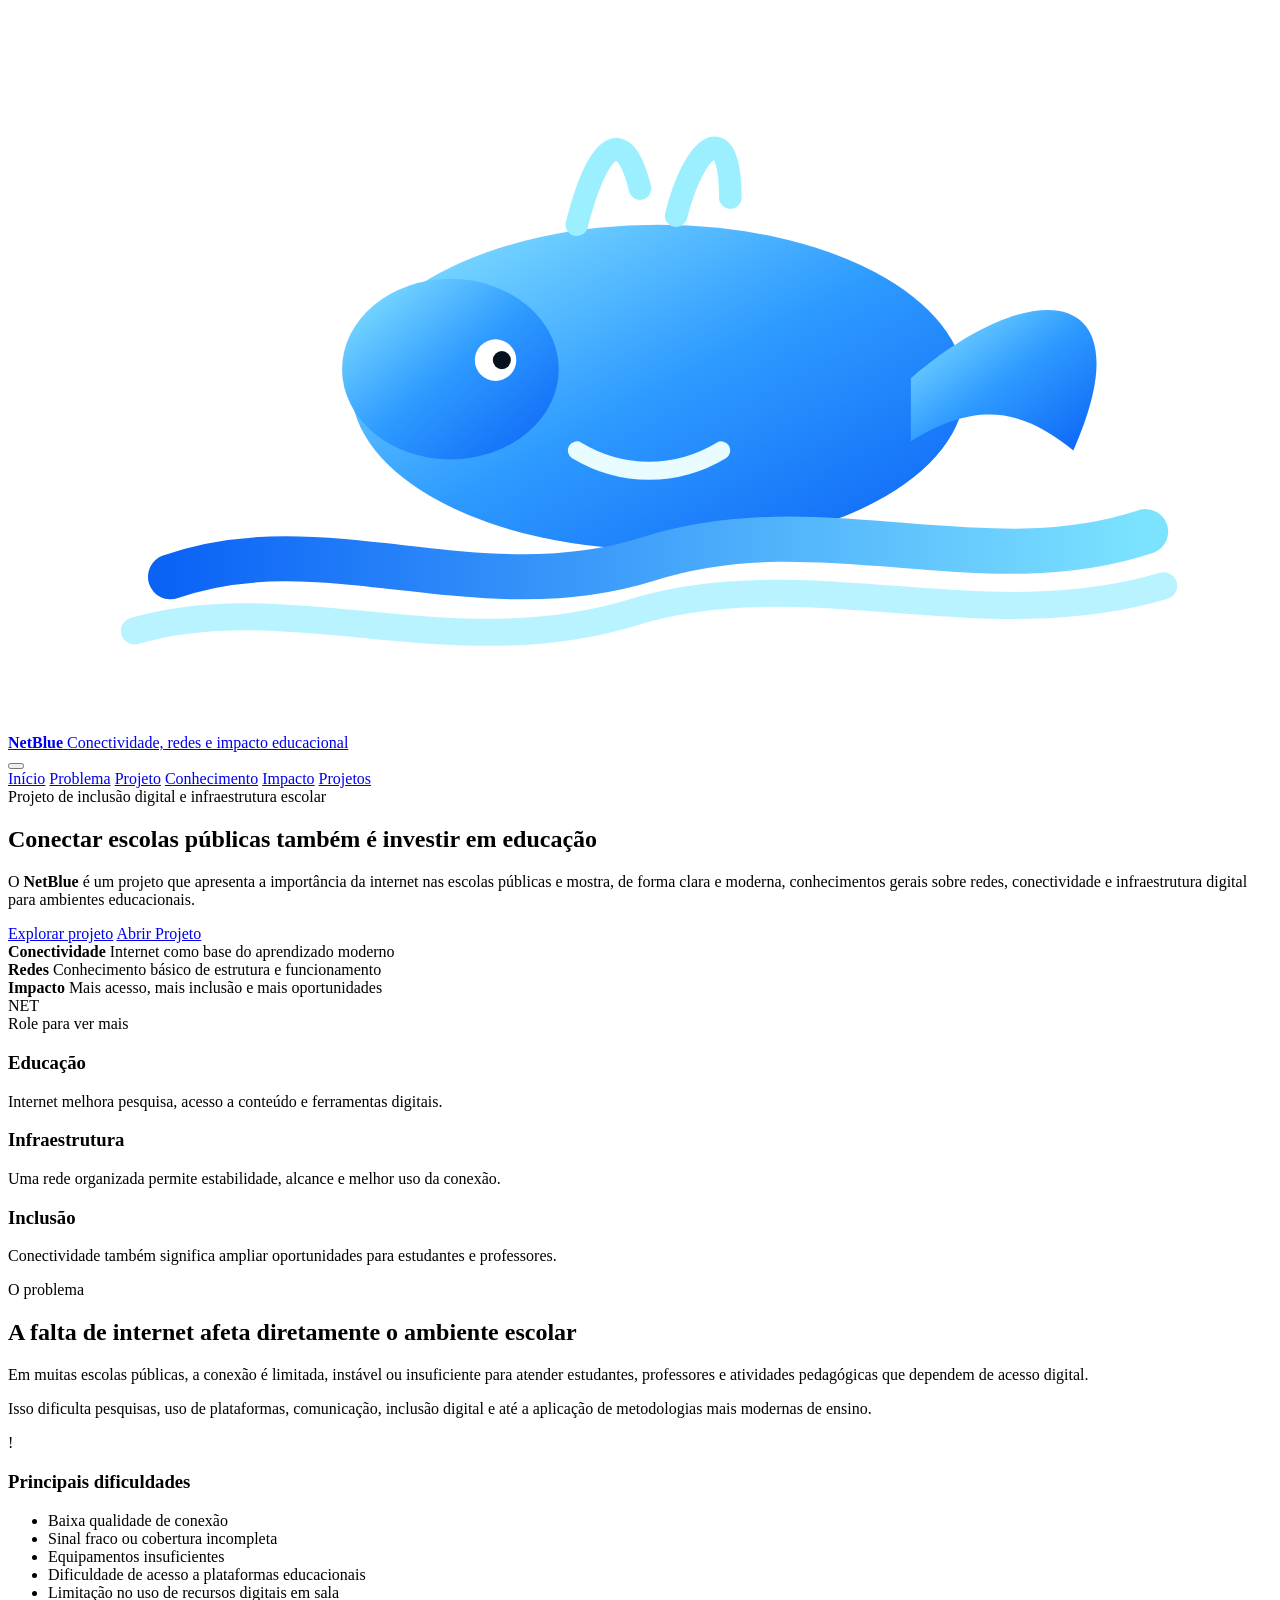
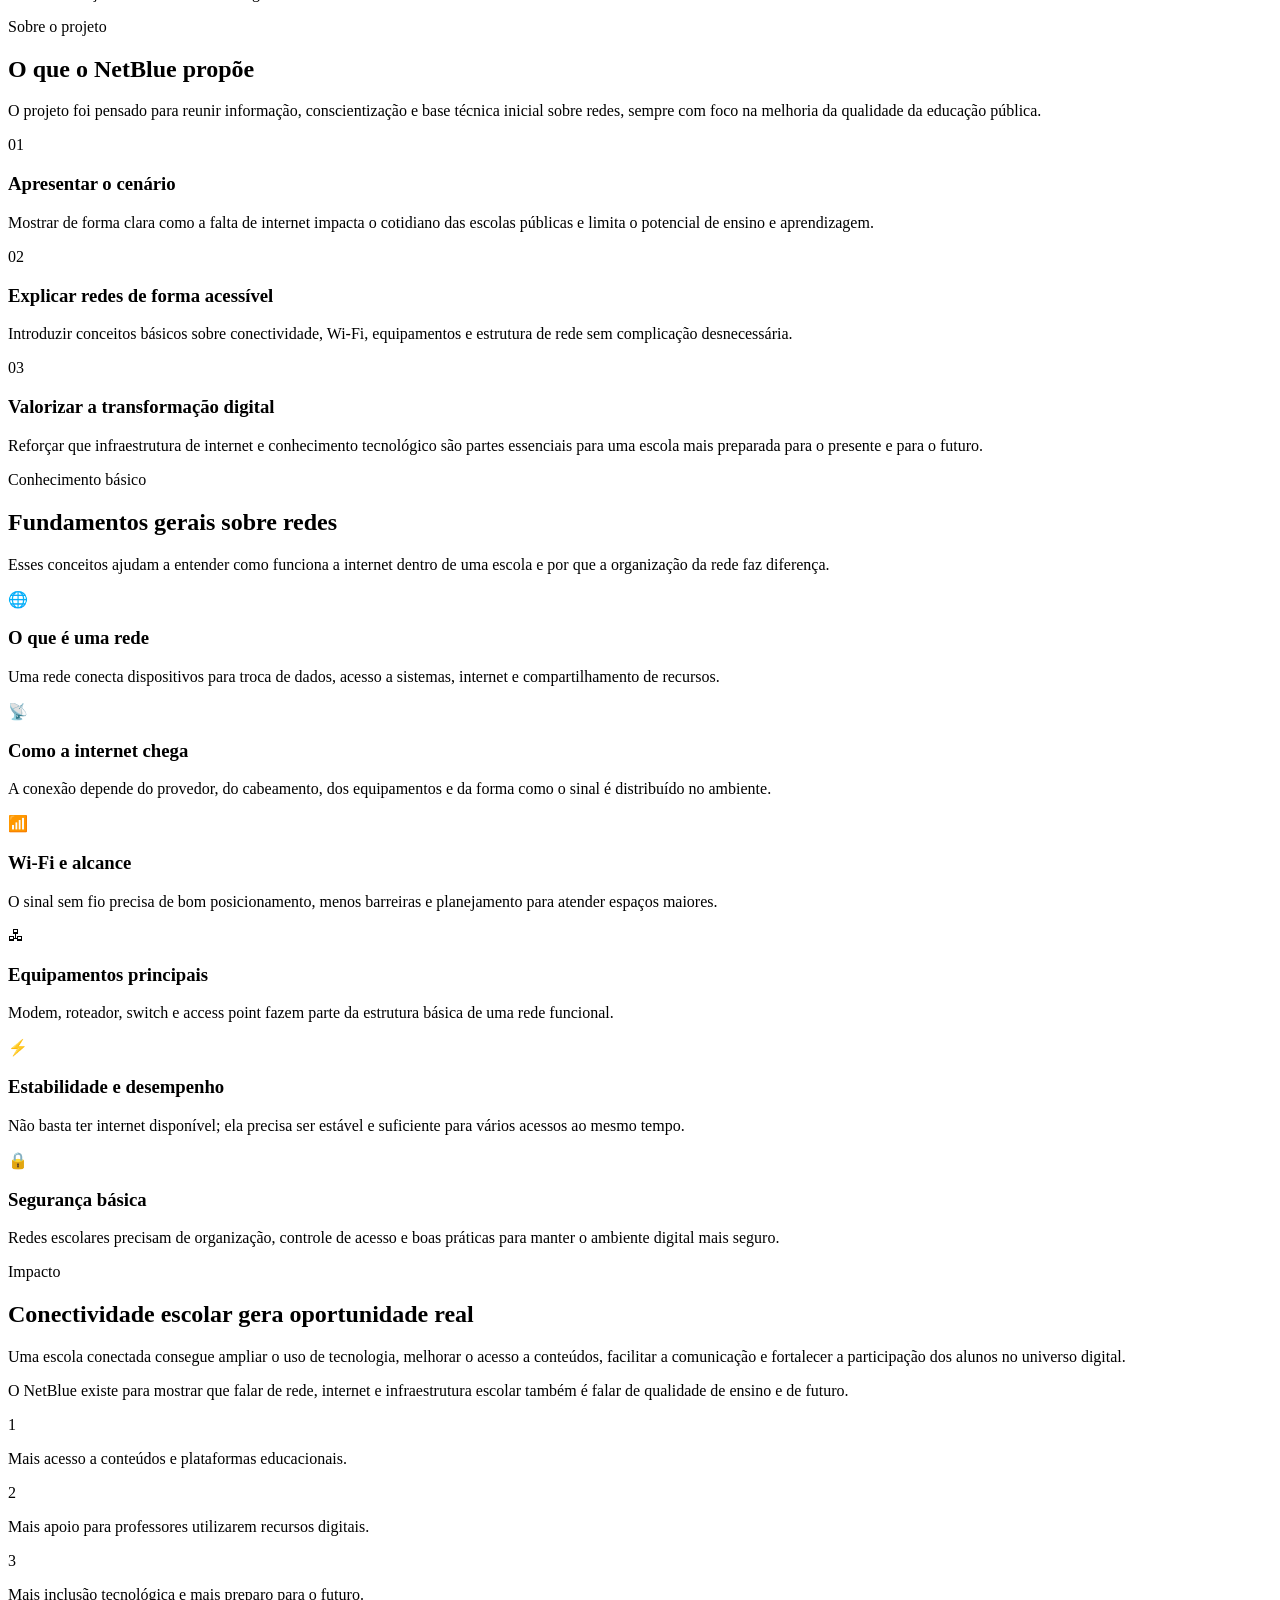
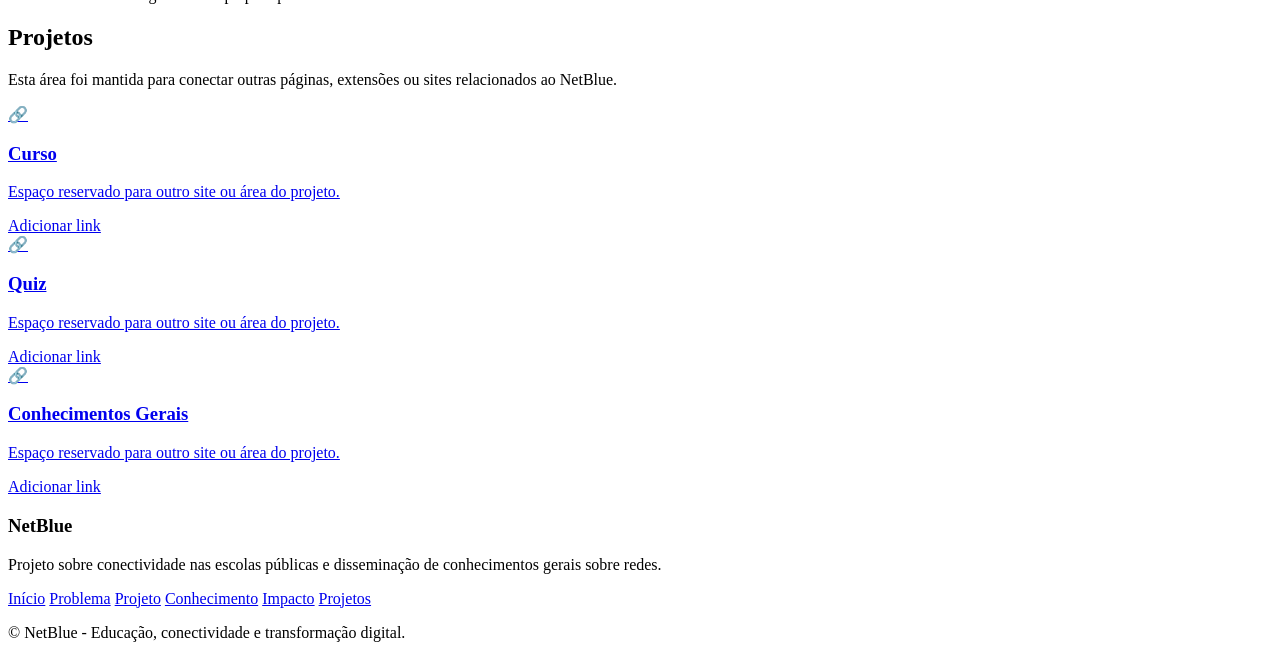
==== index.html @ 8083578c "Create index.html" ====
<!DOCTYPE html>
<html lang="pt-BR">
<head>
  <meta charset="UTF-8" />
  <meta name="viewport" content="width=device-width, initial-scale=1.0" />
  <title>NetBlue | Internet e Redes para Escolas Públicas</title>
  <meta
    name="description"
    content="NetBlue é um projeto sobre conectividade nas escolas públicas e conhecimentos gerais sobre redes."
  />
  <link rel="stylesheet" href="../Css/Style.css" />
</head>
<body>
  <header class="navbar" id="topo">
    <div class="container nav-container">
      <a href="#inicio" class="brand">
        <div class="logo-wrap">
          <svg viewBox="0 0 140 80" class="logo-svg" xmlns="[w3.org](http://www.w3.org/2000/svg)">
            <defs>
              <linearGradient id="whaleGradient" x1="0%" y1="0%" x2="100%" y2="100%">
                <stop offset="0%" stop-color="#8ee8ff"/>
                <stop offset="50%" stop-color="#2e9bff"/>
                <stop offset="100%" stop-color="#0b63f6"/>
              </linearGradient>
              <linearGradient id="waveGradient" x1="0%" y1="0%" x2="100%" y2="0%">
                <stop offset="0%" stop-color="#0b63f6"/>
                <stop offset="100%" stop-color="#7ce3ff"/>
              </linearGradient>
            </defs>
 
            <ellipse cx="72" cy="42" rx="34" ry="18" fill="url(#whaleGradient)" />
            <ellipse cx="49" cy="40" rx="12" ry="10" fill="url(#whaleGradient)" />
            <path d="M100 41 C114 29, 126 31, 118 49 C113 45, 108 43, 100 48 Z" fill="url(#whaleGradient)" />
            <circle cx="54" cy="39" r="2.3" fill="#fff" />
            <circle cx="54.7" cy="39" r="1" fill="#07111d" />
            <path d="M63 49 C68 52, 74 52, 79 49" stroke="#e8fbff" stroke-width="2" fill="none" stroke-linecap="round"/>
            <path d="M63 24 C65 16, 68 12, 70 20" stroke="#9cefff" stroke-width="2.5" fill="none" stroke-linecap="round"/>
            <path d="M74 23 C76 15, 80 12, 80 21" stroke="#9cefff" stroke-width="2.5" fill="none" stroke-linecap="round"/>
            <path d="M18 63 C35 57, 52 67, 71 61 C90 55, 108 64, 126 58" stroke="url(#waveGradient)" stroke-width="5" fill="none" stroke-linecap="round"/>
            <path d="M14 69 C31 64, 49 73, 69 67 C88 61, 108 70, 128 64" stroke="#9beeff" stroke-width="3" fill="none" stroke-linecap="round" opacity="0.7"/>
          </svg>
        </div>
 
        <div class="brand-text">
          <strong>NetBlue</strong>
          <span>Conectividade, redes e impacto educacional</span>
        </div>
      </a>
 
      <button class="menu-toggle" id="menuToggle" aria-label="Abrir menu">
        <span></span>
        <span></span>
        <span></span>
      </button>
 
      <nav class="nav-menu" id="navMenu">
        <a href="#inicio">Início</a>
        <a href="#problema">Problema</a>
        <a href="#projeto">Projeto</a>
        <a href="#conhecimento">Conhecimento</a>
        <a href="#impacto">Impacto</a>
        <a href="#index-links">Projetos</a>
      </nav>
    </div>
  </header>
 
  <main>
    <section class="hero" id="inicio">
      <div class="hero-glow glow-left"></div>
      <div class="hero-glow glow-right"></div>
 
      <div class="container hero-grid">
        <div class="hero-content reveal">
          <span class="hero-badge">Projeto de inclusão digital e infraestrutura escolar</span>
          <h1>
            Conectar escolas públicas também é investir em educação
          </h1>
          <p class="hero-text">
            O <strong>NetBlue</strong> é um projeto que apresenta a importância da internet nas escolas públicas
            e mostra, de forma clara e moderna, conhecimentos gerais sobre redes, conectividade
            e infraestrutura digital para ambientes educacionais.
          </p>
 
          <div class="hero-actions">
            <a href="#projeto" class="btn btn-primary">Explorar projeto</a>
            <a href="#index-links" class="btn btn-secondary">Abrir Projeto</a>
          </div>
 
          <div class="hero-mini-cards">
            <div class="mini-card">
              <strong>Conectividade</strong>
              <span>Internet como base do aprendizado moderno</span>
            </div>
            <div class="mini-card">
              <strong>Redes</strong>
              <span>Conhecimento básico de estrutura e funcionamento</span>
            </div>
            <div class="mini-card">
              <strong>Impacto</strong>
              <span>Mais acesso, mais inclusão e mais oportunidades</span>
            </div>
          </div>
        </div>
 
        <div class="hero-visual reveal">
          <div class="network-visual" id="networkVisual">
            <div class="ring ring-1"></div>
            <div class="ring ring-2"></div>
            <div class="ring ring-3"></div>
 
            <div class="node node-1"></div>
            <div class="node node-2"></div>
            <div class="node node-3"></div>
            <div class="node node-4"></div>
            <div class="node node-5"></div>
            <div class="node node-6"></div>
 
            <div class="center-core">
              <span>NET</span>
            </div>
          </div>
        </div>
      </div>
 
      <div class="scroll-indicator">
        <div class="mouse">
          <div class="wheel"></div>
        </div>
        <span>Role para ver mais</span>
      </div>
    </section>
 
    <section class="stats-section">
      <div class="container stats-grid reveal">
        <div class="stat-card tilt-card">
          <h3>Educação</h3>
          <p>Internet melhora pesquisa, acesso a conteúdo e ferramentas digitais.</p>
          <div class="card-shine"></div>
        </div>
        <div class="stat-card tilt-card">
          <h3>Infraestrutura</h3>
          <p>Uma rede organizada permite estabilidade, alcance e melhor uso da conexão.</p>
          <div class="card-shine"></div>
        </div>
        <div class="stat-card tilt-card">
          <h3>Inclusão</h3>
          <p>Conectividade também significa ampliar oportunidades para estudantes e professores.</p>
          <div class="card-shine"></div>
        </div>
      </div>
    </section>
 
    <section class="section section-dark" id="problema">
      <div class="container section-grid reverse">
        <div class="section-copy reveal">
          <span class="section-label">O problema</span>
          <h2>A falta de internet afeta diretamente o ambiente escolar</h2>
          <div class="divider left"></div>
          <p>
            Em muitas escolas públicas, a conexão é limitada, instável ou insuficiente para atender
            estudantes, professores e atividades pedagógicas que dependem de acesso digital.
          </p>
          <p>
            Isso dificulta pesquisas, uso de plataformas, comunicação, inclusão digital
            e até a aplicação de metodologias mais modernas de ensino.
          </p>
        </div>
 
        <div class="section-panel tilt-card reveal">
          <div class="panel-icon">!</div>
          <h3>Principais dificuldades</h3>
          <ul>
            <li>Baixa qualidade de conexão</li>
            <li>Sinal fraco ou cobertura incompleta</li>
            <li>Equipamentos insuficientes</li>
            <li>Dificuldade de acesso a plataformas educacionais</li>
            <li>Limitação no uso de recursos digitais em sala</li>
          </ul>
          <div class="card-shine"></div>
        </div>
      </div>
    </section>
 
    <section class="section section-gradient" id="projeto">
      <div class="container">
        <div class="section-header reveal">
          <span class="section-label">Sobre o projeto</span>
          <h2>O que o NetBlue propõe</h2>
          <div class="divider"></div>
          <p>
            O projeto foi pensado para reunir informação, conscientização e base técnica inicial
            sobre redes, sempre com foco na melhoria da qualidade da educação pública.
          </p>
        </div>
 
        <div class="card-grid three-cols">
          <article class="glass-card tilt-card reveal">
            <div class="card-icon">01</div>
            <h3>Apresentar o cenário</h3>
            <p>
              Mostrar de forma clara como a falta de internet impacta o cotidiano das escolas públicas
              e limita o potencial de ensino e aprendizagem.
            </p>
            <div class="card-shine"></div>
          </article>
 
          <article class="glass-card tilt-card reveal">
            <div class="card-icon">02</div>
            <h3>Explicar redes de forma acessível</h3>
            <p>
              Introduzir conceitos básicos sobre conectividade, Wi-Fi, equipamentos e estrutura
              de rede sem complicação desnecessária.
            </p>
            <div class="card-shine"></div>
          </article>
 
          <article class="glass-card tilt-card reveal">
            <div class="card-icon">03</div>
            <h3>Valorizar a transformação digital</h3>
            <p>
              Reforçar que infraestrutura de internet e conhecimento tecnológico são partes essenciais
              para uma escola mais preparada para o presente e para o futuro.
            </p>
            <div class="card-shine"></div>
          </article>
        </div>
      </div>
    </section>
 
    <section class="section section-dark" id="conhecimento">
      <div class="container">
        <div class="section-header reveal">
          <span class="section-label">Conhecimento básico</span>
          <h2>Fundamentos gerais sobre redes</h2>
          <div class="divider"></div>
          <p>
            Esses conceitos ajudam a entender como funciona a internet dentro de uma escola
            e por que a organização da rede faz diferença.
          </p>
        </div>
 
        <div class="card-grid three-cols">
          <article class="glass-card tilt-card reveal">
            <div class="emoji-icon">🌐</div>
            <h3>O que é uma rede</h3>
            <p>
              Uma rede conecta dispositivos para troca de dados, acesso a sistemas,
              internet e compartilhamento de recursos.
            </p>
            <div class="card-shine"></div>
          </article>
 
          <article class="glass-card tilt-card reveal">
            <div class="emoji-icon">📡</div>
            <h3>Como a internet chega</h3>
            <p>
              A conexão depende do provedor, do cabeamento, dos equipamentos e da forma
              como o sinal é distribuído no ambiente.
            </p>
            <div class="card-shine"></div>
          </article>
 
          <article class="glass-card tilt-card reveal">
            <div class="emoji-icon">📶</div>
            <h3>Wi-Fi e alcance</h3>
            <p>
              O sinal sem fio precisa de bom posicionamento, menos barreiras e planejamento
              para atender espaços maiores.
            </p>
            <div class="card-shine"></div>
          </article>
 
          <article class="glass-card tilt-card reveal">
            <div class="emoji-icon">🖧</div>
            <h3>Equipamentos principais</h3>
            <p>
              Modem, roteador, switch e access point fazem parte da estrutura básica
              de uma rede funcional.
            </p>
            <div class="card-shine"></div>
          </article>
 
          <article class="glass-card tilt-card reveal">
            <div class="emoji-icon">⚡</div>
            <h3>Estabilidade e desempenho</h3>
            <p>
              Não basta ter internet disponível; ela precisa ser estável e suficiente
              para vários acessos ao mesmo tempo.
            </p>
            <div class="card-shine"></div>
          </article>
 
          <article class="glass-card tilt-card reveal">
            <div class="emoji-icon">🔒</div>
            <h3>Segurança básica</h3>
            <p>
              Redes escolares precisam de organização, controle de acesso e boas práticas
              para manter o ambiente digital mais seguro.
            </p>
            <div class="card-shine"></div>
          </article>
        </div>
      </div>
    </section>
 
    <section class="section section-gradient" id="impacto">
      <div class="container impact-layout">
        <div class="impact-main glass-card tilt-card reveal">
          <span class="section-label">Impacto</span>
          <h2>Conectividade escolar gera oportunidade real</h2>
          <div class="divider left"></div>
          <p>
            Uma escola conectada consegue ampliar o uso de tecnologia, melhorar o acesso a conteúdos,
            facilitar a comunicação e fortalecer a participação dos alunos no universo digital.
          </p>
          <p>
            O NetBlue existe para mostrar que falar de rede, internet e infraestrutura escolar
            também é falar de qualidade de ensino e de futuro.
          </p>
          <div class="card-shine"></div>
        </div>
 
        <div class="impact-side">
          <article class="glass-card tilt-card reveal">
            <div class="card-icon">1</div>
            <p>Mais acesso a conteúdos e plataformas educacionais.</p>
            <div class="card-shine"></div>
          </article>
 
          <article class="glass-card tilt-card reveal">
            <div class="card-icon">2</div>
            <p>Mais apoio para professores utilizarem recursos digitais.</p>
            <div class="card-shine"></div>
          </article>
 
          <article class="glass-card tilt-card reveal">
            <div class="card-icon">3</div>
            <p>Mais inclusão tecnológica e mais preparo para o futuro.</p>
            <div class="card-shine"></div>
          </article>
        </div>
      </div>
    </section>
 
    <section class="section section-dark" id="index-links">
      <div class="container">
        <div class="section-header reveal">
          <h2>Projetos</h2>
          <div class="divider"></div>
          <p>
            Esta área foi mantida para conectar outras páginas, extensões ou sites relacionados ao NetBlue.
          </p>
        </div>
 
        <div class="card-grid three-cols">
          <a href="#" class="glass-card tilt-card link-card reveal">
            <div class="emoji-icon">🔗</div>
            <h3>Curso</h3>
            <p>Espaço reservado para outro site ou área do projeto.</p>
            <span class="link-pill">Adicionar link</span>
            <div class="card-shine"></div>
          </a>
 
          <a href="#" class="glass-card tilt-card link-card reveal">
            <div class="emoji-icon">🔗</div>
            <h3>Quiz</h3>
            <p>Espaço reservado para outro site ou área do projeto.</p>
            <span class="link-pill">Adicionar link</span>
            <div class="card-shine"></div>
          </a>
 
          <a href="#" class="glass-card tilt-card link-card reveal">
            <div class="emoji-icon">🔗</div>
            <h3>Conhecimentos Gerais</h3>
            <p>Espaço reservado para outro site ou área do projeto.</p>
            <span class="link-pill">Adicionar link</span>
            <div class="card-shine"></div>
          </a>
        </div>
      </div>
    </section>
  </main>
 
  <footer class="footer">
    <div class="footer-top-line"></div>
    <div class="container footer-content">
      <div class="footer-brand">
        <h3>NetBlue</h3>
        <p>
          Projeto sobre conectividade nas escolas públicas e disseminação de conhecimentos gerais sobre redes.
        </p>
      </div>
 
      <nav class="footer-nav">
        <a href="#inicio">Início</a>
        <a href="#problema">Problema</a>
        <a href="#projeto">Projeto</a>
        <a href="#conhecimento">Conhecimento</a>
        <a href="#impacto">Impacto</a>
        <a href="#index-links">Projetos</a>
      </nav>
    </div>
 
    <div class="footer-bottom">
      <p>© NetBlue - Educação, conectividade e transformação digital.</p>
    </div>
  </footer>
 
  <script src="../JavaScript/script.js"></script>
</body>
</html>
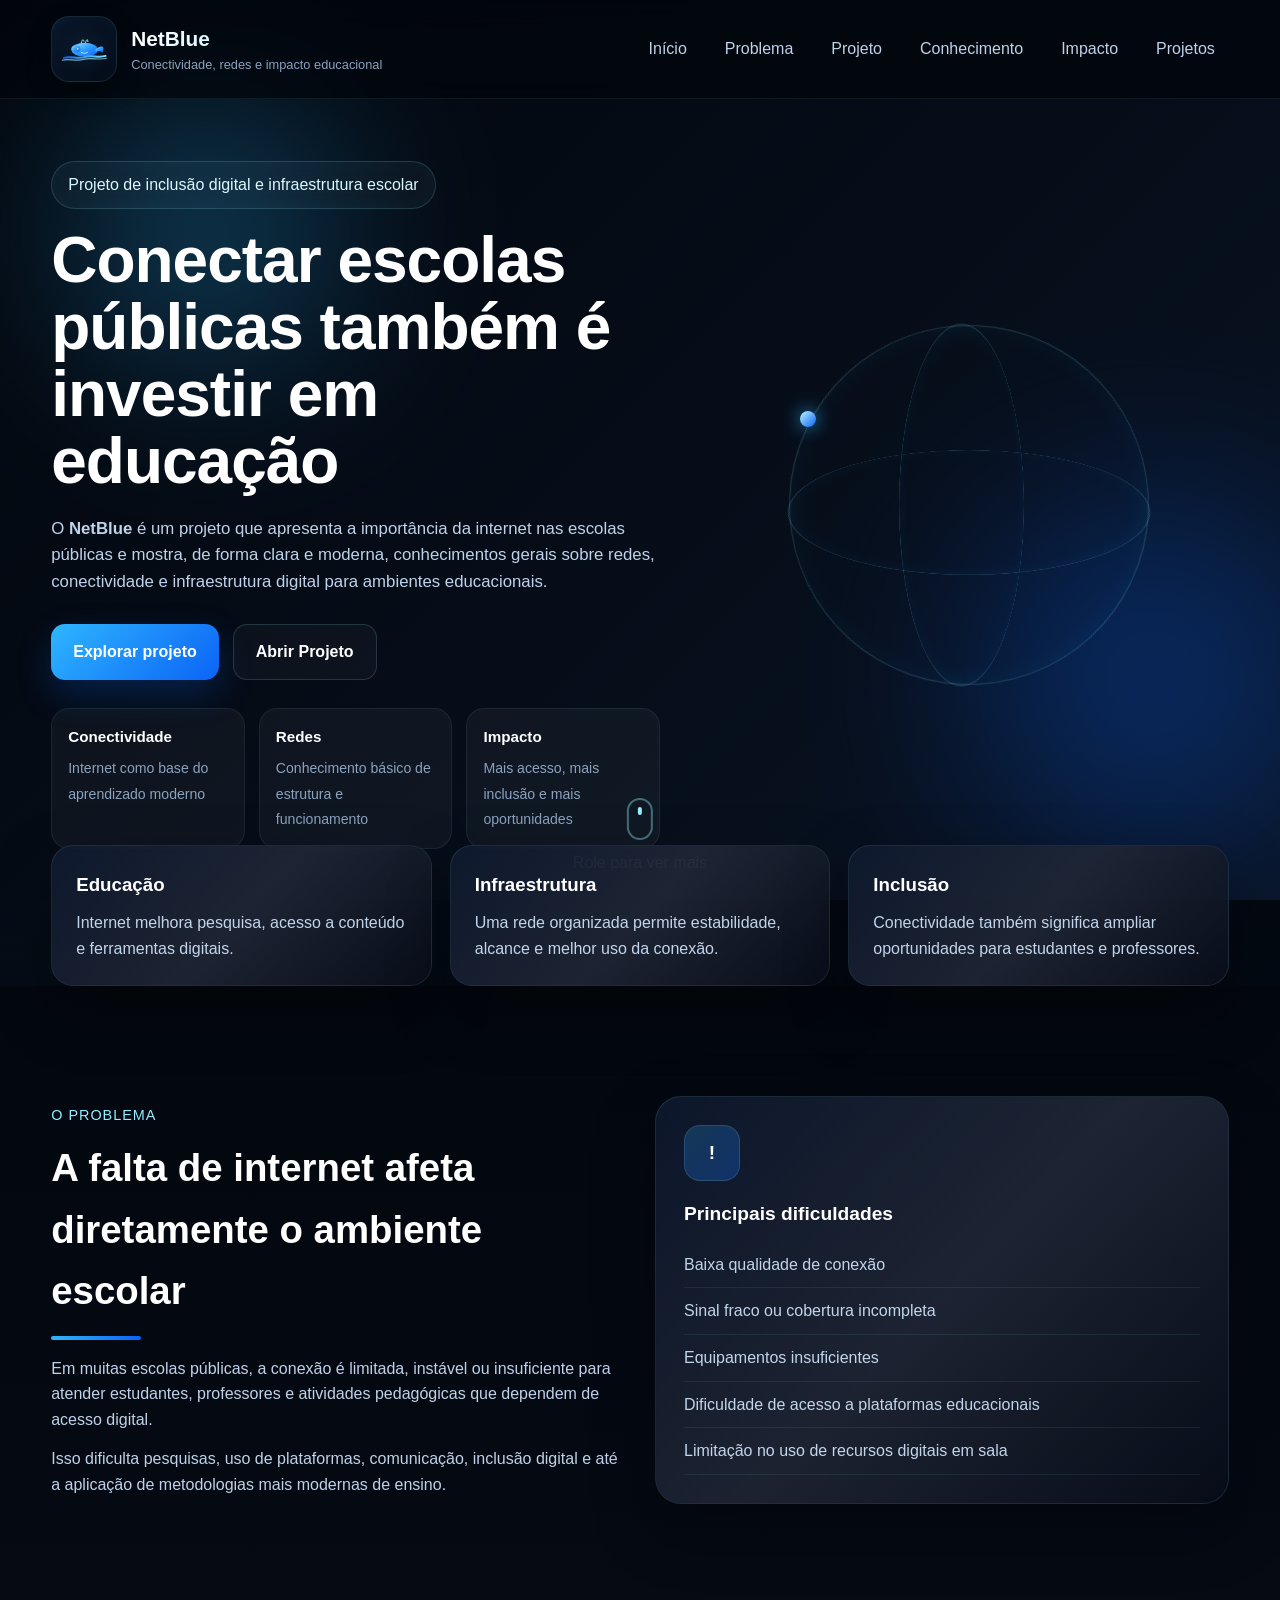
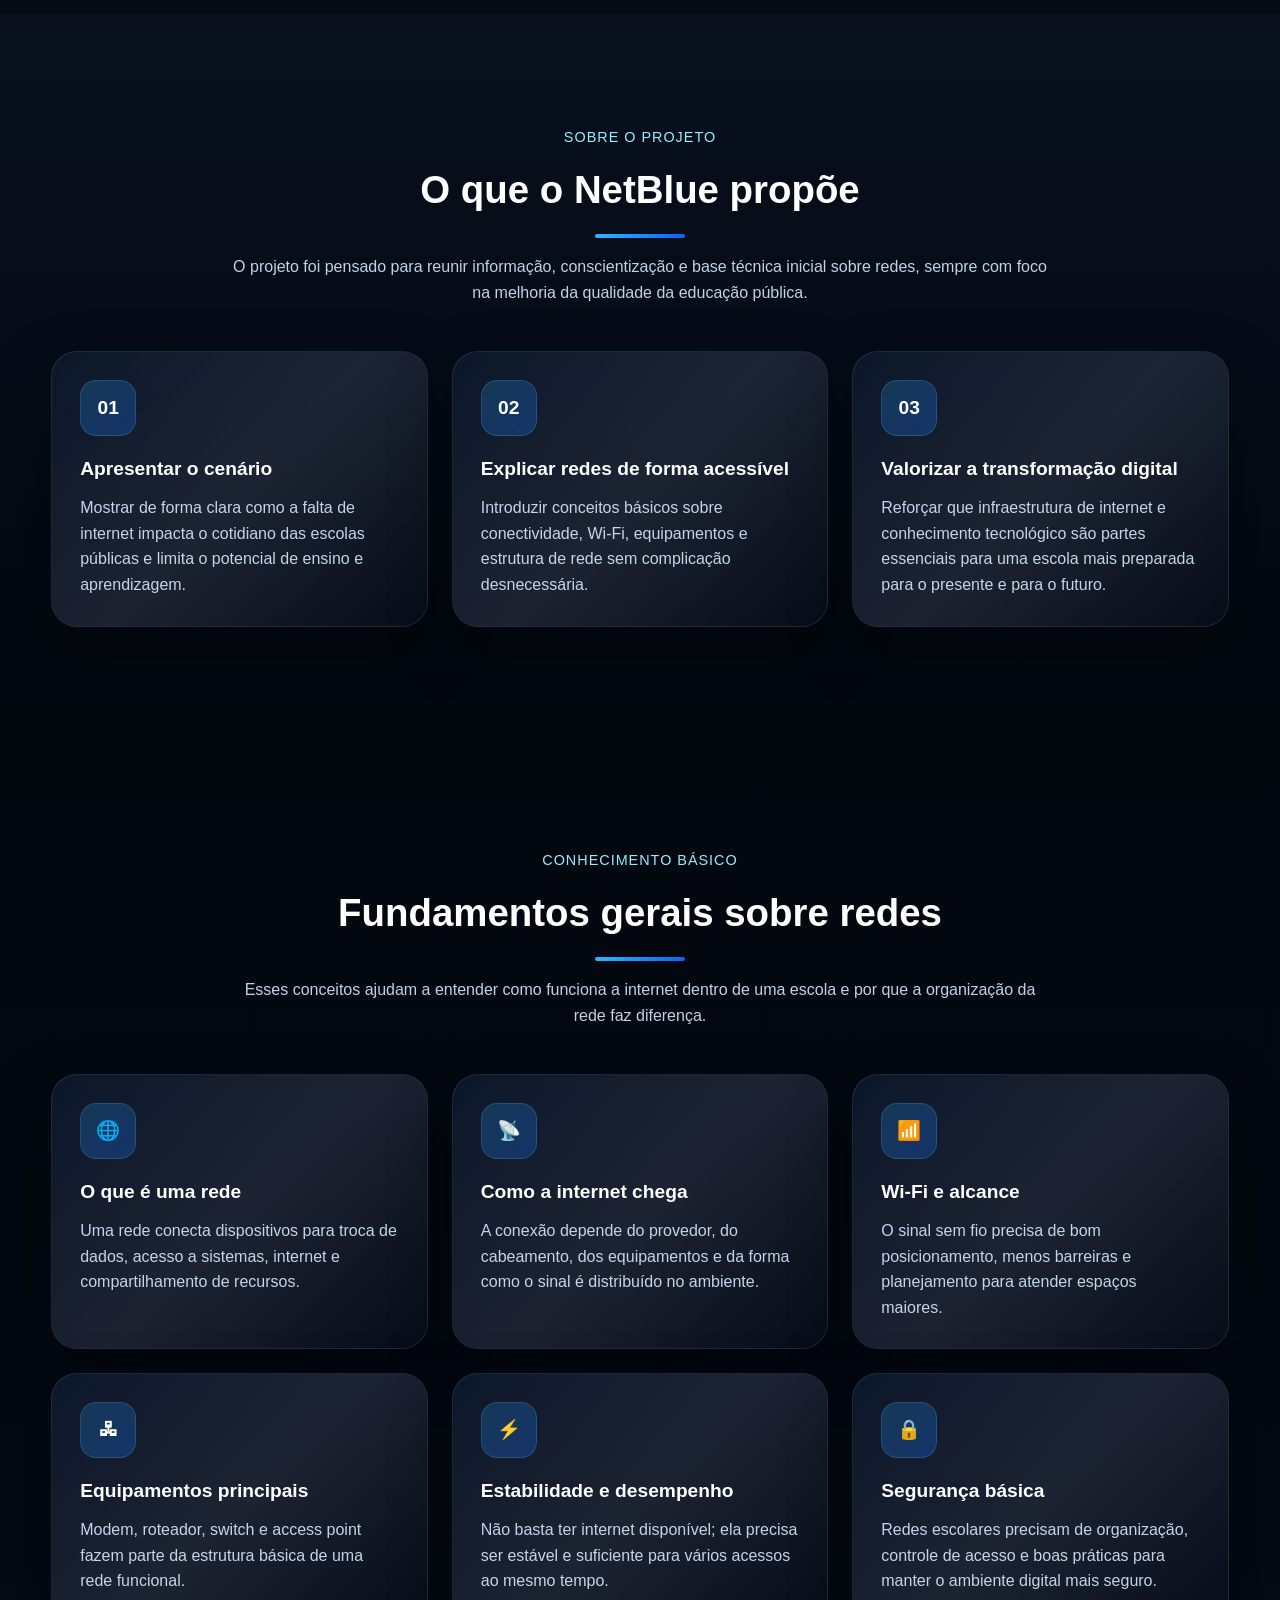
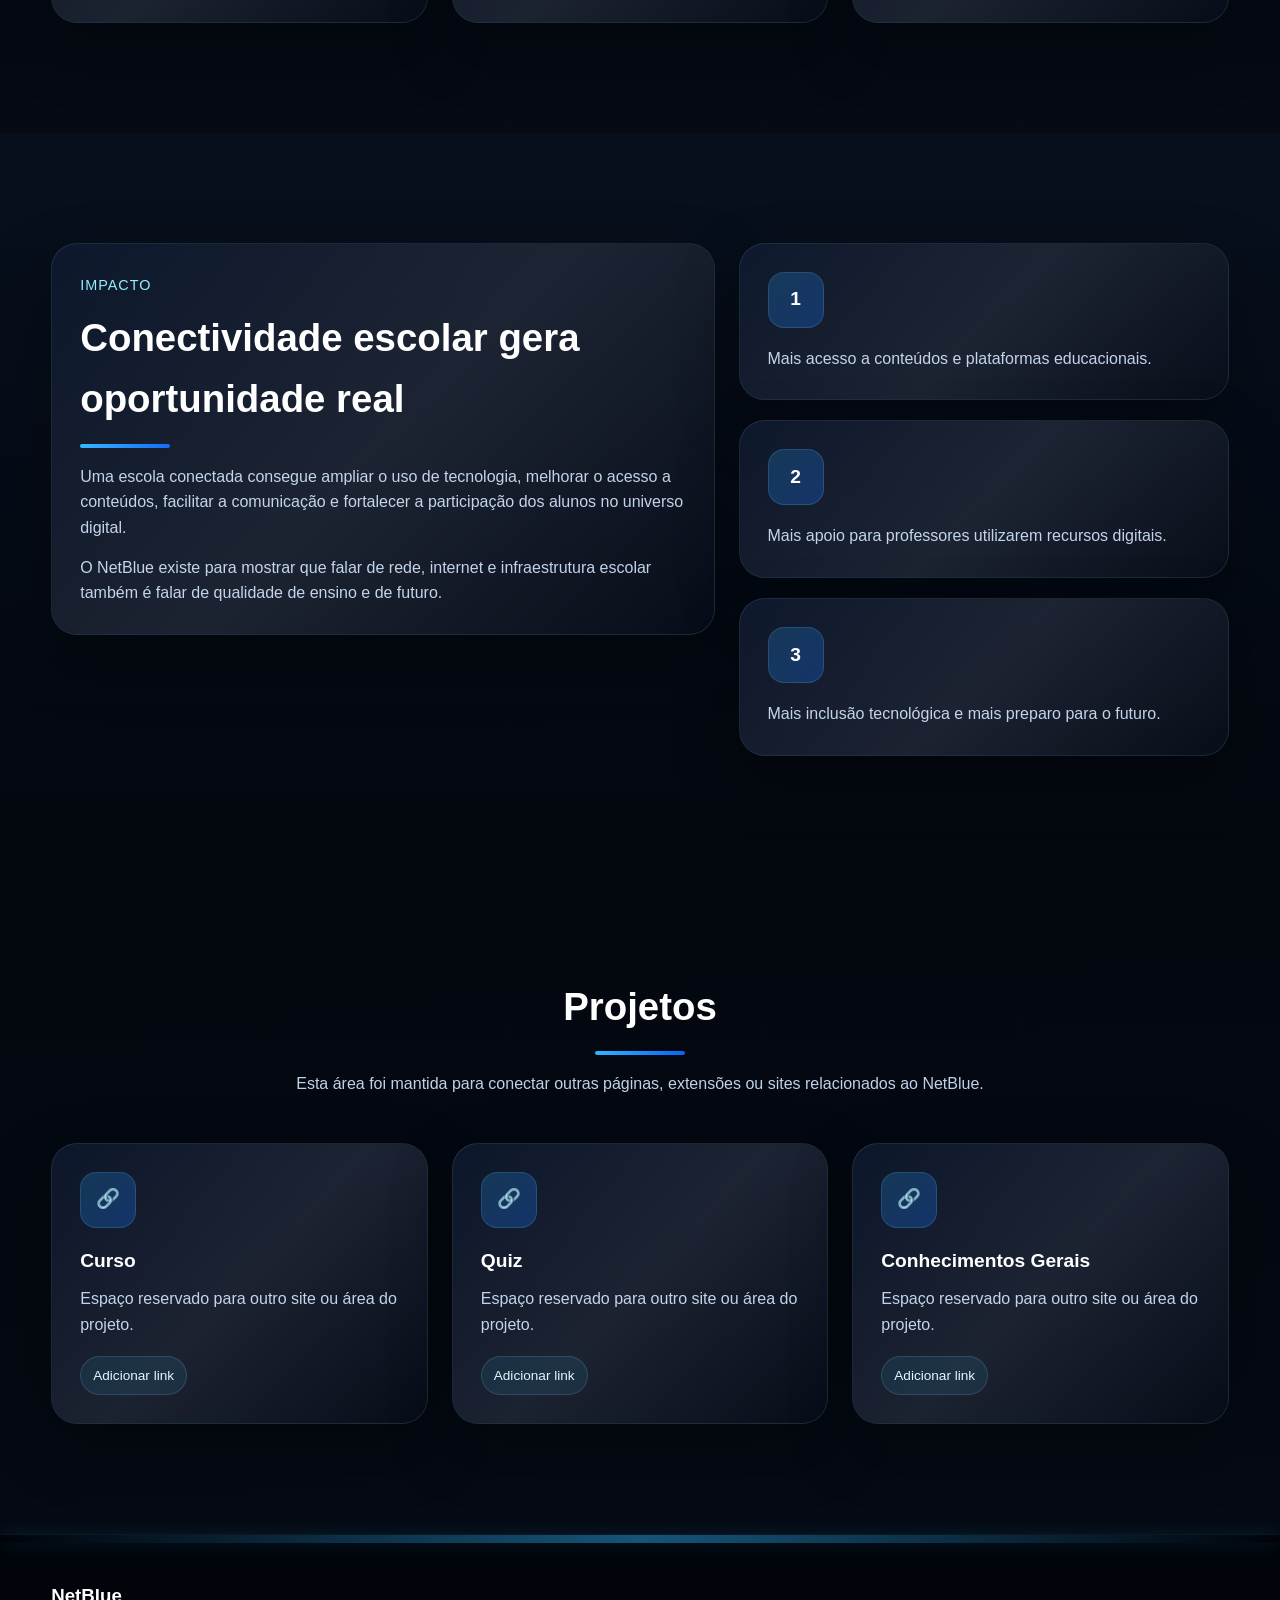
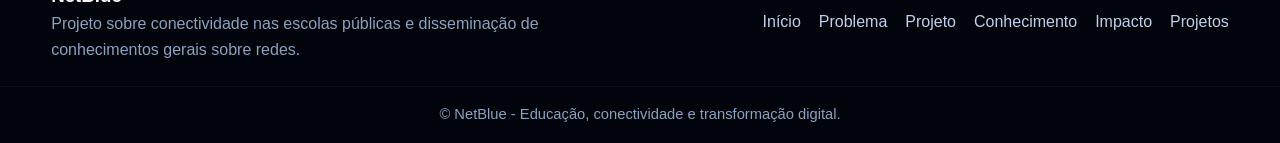
==== commit 57c4b77f: "Update index.html" ====
--- a/index.html
+++ b/index.html
@@ -8,7 +8,7 @@
     name="description"
     content="NetBlue é um projeto sobre conectividade nas escolas públicas e conhecimentos gerais sobre redes."
   />
-  <link rel="stylesheet" href="../Css/Style.css" />
+  <link rel="stylesheet" href="style.css" />
 </head>
 <body>
   <header class="navbar" id="topo">
@@ -406,6 +406,6 @@
     </div>
   </footer>
  
-  <script src="../JavaScript/script.js"></script>
+  <script src="script.js"></script>
 </body>
 </html>
--- a/style.css
+++ b/style.css
@@ -0,0 +1,807 @@
+:root {
+  --bg-1: #02050b;
+  --bg-2: #07111e;
+  --bg-3: #0d1a31;
+  --blue-1: #0b63f6;
+  --blue-2: #2eb6ff;
+  --blue-3: #94eeff;
+  --white: #ffffff;
+  --text-1: #e8f3ff;
+  --text-2: #bfd2ea;
+  --text-3: #8ba2bf;
+  --line: rgba(148, 238, 255, 0.14);
+  --card-bg: rgba(10, 18, 34, 0.78);
+  --card-border: rgba(148, 238, 255, 0.12);
+  --shadow-main: 0 24px 60px rgba(0, 0, 0, 0.35);
+  --shadow-blue: 0 14px 35px rgba(11, 99, 246, 0.24);
+  --radius-xl: 26px;
+  --radius-lg: 20px;
+  --radius-md: 14px;
+  --transition: 0.35s ease;
+}
+ 
+* {
+  margin: 0;
+  padding: 0;
+  box-sizing: border-box;
+}
+ 
+html {
+  scroll-behavior: smooth;
+}
+ 
+body {
+  font-family: "Segoe UI", Arial, sans-serif;
+  color: var(--white);
+  line-height: 1.6;
+  overflow-x: hidden;
+  background:
+    radial-gradient(circle at top left, rgba(46, 182, 255, 0.08), transparent 25%),
+    radial-gradient(circle at bottom right, rgba(11, 99, 246, 0.12), transparent 30%),
+    linear-gradient(180deg, #01040a 0%, #07111e 50%, #02050b 100%);
+}
+ 
+a {
+  color: inherit;
+  text-decoration: none;
+}
+ 
+.container {
+  width: min(1180px, 92%);
+  margin: 0 auto;
+}
+ 
+/* Scrollbar */
+::-webkit-scrollbar {
+  width: 10px;
+}
+ 
+::-webkit-scrollbar-track {
+  background: #07111e;
+}
+ 
+::-webkit-scrollbar-thumb {
+  background: linear-gradient(180deg, var(--blue-2), var(--blue-1));
+  border-radius: 999px;
+}
+ 
+/* Navbar */
+.navbar {
+  position: fixed;
+  inset: 0 0 auto 0;
+  z-index: 999;
+  padding: 16px 0;
+  background: rgba(2, 6, 12, 0.72);
+  backdrop-filter: blur(14px);
+  border-bottom: 1px solid rgba(148, 238, 255, 0.08);
+  transition: var(--transition);
+}
+ 
+.navbar.scrolled {
+  padding: 11px 0;
+  background: rgba(2, 6, 12, 0.94);
+  box-shadow: 0 10px 25px rgba(0, 0, 0, 0.28);
+}
+ 
+.nav-container {
+  display: flex;
+  justify-content: space-between;
+  align-items: center;
+  gap: 24px;
+}
+ 
+.brand {
+  display: flex;
+  align-items: center;
+  gap: 14px;
+}
+ 
+.logo-wrap {
+  width: 66px;
+  height: 66px;
+  display: grid;
+  place-items: center;
+  border-radius: 18px;
+  background: linear-gradient(145deg, rgba(11, 22, 42, 0.95), rgba(4, 8, 18, 0.95));
+  border: 1px solid rgba(148, 238, 255, 0.12);
+  box-shadow: inset 0 0 18px rgba(46, 182, 255, 0.06), 0 10px 25px rgba(0, 0, 0, 0.3);
+}
+ 
+.logo-svg {
+  width: 54px;
+  height: 54px;
+  filter: drop-shadow(0 0 14px rgba(46, 182, 255, 0.24));
+  animation: whaleFloat 3.8s ease-in-out infinite;
+}
+ 
+@keyframes whaleFloat {
+  0%, 100% { transform: translateY(0); }
+  50% { transform: translateY(-4px); }
+}
+ 
+.brand-text {
+  display: flex;
+  flex-direction: column;
+}
+ 
+.brand-text strong {
+  font-size: 1.3rem;
+  background: linear-gradient(90deg, #ffffff, #8fe7ff);
+  -webkit-background-clip: text;
+  -webkit-text-fill-color: transparent;
+}
+ 
+.brand-text span {
+  font-size: 0.8rem;
+  color: var(--text-3);
+}
+ 
+.nav-menu {
+  display: flex;
+  gap: 10px;
+  align-items: center;
+}
+ 
+.nav-menu a {
+  padding: 10px 14px;
+  border-radius: 12px;
+  color: var(--text-2);
+  font-weight: 500;
+  position: relative;
+  transition: var(--transition);
+}
+ 
+.nav-menu a:hover {
+  color: var(--white);
+  background: rgba(46, 182, 255, 0.08);
+}
+ 
+.nav-menu a::after {
+  content: "";
+  position: absolute;
+  left: 14px;
+  right: 14px;
+  bottom: 6px;
+  height: 2px;
+  background: linear-gradient(90deg, transparent, var(--blue-2), transparent);
+  transform: scaleX(0);
+  transition: var(--transition);
+}
+ 
+.nav-menu a:hover::after {
+  transform: scaleX(1);
+}
+ 
+.menu-toggle {
+  display: none;
+  background: transparent;
+  border: 0;
+  cursor: pointer;
+}
+ 
+.menu-toggle span {
+  display: block;
+  width: 26px;
+  height: 3px;
+  margin: 5px 0;
+  border-radius: 999px;
+  background: white;
+}
+ 
+/* Hero */
+.hero {
+  min-height: 100vh;
+  padding-top: 110px;
+  display: flex;
+  align-items: center;
+  position: relative;
+  overflow: hidden;
+  background:
+    linear-gradient(135deg, rgba(2, 6, 12, 0.98), rgba(9, 19, 35, 0.92)),
+    linear-gradient(135deg, #07111e, #0d1a31);
+}
+ 
+.hero-glow {
+  position: absolute;
+  border-radius: 50%;
+  filter: blur(90px);
+  opacity: 0.28;
+}
+ 
+.glow-left {
+  width: 280px;
+  height: 280px;
+  background: #2cb6ff;
+  top: 10%;
+  left: 5%;
+}
+ 
+.glow-right {
+  width: 360px;
+  height: 360px;
+  background: #0b63f6;
+  right: -4%;
+  bottom: 5%;
+}
+ 
+.hero-grid {
+  display: grid;
+  grid-template-columns: 1.08fr 0.92fr;
+  gap: 50px;
+  align-items: center;
+  position: relative;
+  z-index: 2;
+}
+ 
+.hero-badge {
+  display: inline-block;
+  padding: 10px 16px;
+  margin-bottom: 18px;
+  border-radius: 999px;
+  color: #daf8ff;
+  border: 1px solid rgba(148, 238, 255, 0.16);
+  background: rgba(255, 255, 255, 0.03);
+  box-shadow: inset 0 0 20px rgba(46, 182, 255, 0.05);
+}
+ 
+.hero-content h1 {
+  font-size: clamp(2.5rem, 5vw, 4.9rem);
+  line-height: 1.05;
+  margin-bottom: 20px;
+  letter-spacing: -1px;
+}
+ 
+.hero-text {
+  font-size: 1.05rem;
+  color: var(--text-2);
+  max-width: 700px;
+}
+ 
+.hero-actions {
+  display: flex;
+  gap: 14px;
+  flex-wrap: wrap;
+  margin-top: 28px;
+  margin-bottom: 28px;
+}
+ 
+.btn {
+  padding: 14px 22px;
+  border-radius: 14px;
+  font-weight: 700;
+  transition: var(--transition);
+  display: inline-flex;
+  align-items: center;
+  justify-content: center;
+}
+ 
+.btn-primary {
+  background: linear-gradient(135deg, var(--blue-2), var(--blue-1));
+  color: white;
+  box-shadow: var(--shadow-blue);
+}
+ 
+.btn-primary:hover {
+  transform: translateY(-4px);
+}
+ 
+.btn-secondary {
+  color: var(--white);
+  border: 1px solid rgba(148, 238, 255, 0.16);
+  background: rgba(255, 255, 255, 0.03);
+}
+ 
+.btn-secondary:hover {
+  background: rgba(46, 182, 255, 0.08);
+  transform: translateY(-3px);
+}
+ 
+.hero-mini-cards {
+  display: grid;
+  grid-template-columns: repeat(3, 1fr);
+  gap: 14px;
+}
+ 
+.mini-card {
+  padding: 16px;
+  border-radius: 18px;
+  background: rgba(255, 255, 255, 0.04);
+  border: 1px solid rgba(148, 238, 255, 0.08);
+  box-shadow: inset 0 0 15px rgba(255, 255, 255, 0.02);
+}
+ 
+.mini-card strong {
+  display: block;
+  margin-bottom: 6px;
+  font-size: 0.95rem;
+}
+ 
+.mini-card span {
+  color: var(--text-3);
+  font-size: 0.88rem;
+}
+ 
+/* Network visual */
+.hero-visual {
+  display: flex;
+  justify-content: center;
+  align-items: center;
+  perspective: 1400px;
+}
+ 
+.network-visual {
+  width: 360px;
+  height: 360px;
+  position: relative;
+  transform-style: preserve-3d;
+  animation: sphereRotate 16s linear infinite;
+}
+ 
+@keyframes sphereRotate {
+  from { transform: rotateY(0deg) rotateX(12deg); }
+  to { transform: rotateY(360deg) rotateX(12deg); }
+}
+ 
+.ring {
+  position: absolute;
+  inset: 0;
+  border-radius: 50%;
+  border: 1px solid rgba(148, 238, 255, 0.2);
+  box-shadow: inset 0 0 24px rgba(46, 182, 255, 0.05);
+}
+ 
+.ring-1 { transform: rotateX(70deg); }
+.ring-2 { transform: rotateY(70deg); }
+.ring-3 { transform: rotateZ(25deg); }
+ 
+.node {
+  width: 16px;
+  height: 16px;
+  position: absolute;
+  border-radius: 50%;
+  background: linear-gradient(135deg, #b7f4ff, #0b63f6);
+  box-shadow: 0 0 18px rgba(46, 182, 255, 0.8);
+}
+ 
+.node-1 { top: 6%; left: 49%; }
+.node-2 { top: 30%; right: 1%; }
+.node-3 { bottom: 10%; right: 16%; }
+.node-4 { bottom: 12%; left: 20%; }
+.node-5 { top: 24%; left: 3%; }
+.node-6 { top: 70%; left: 50%; }
+ 
+.center-core {
+  width: 120px;
+  height: 120px;
+  position: absolute;
+  top: 50%;
+  left: 50%;
+  transform: translate(-50%, -50%);
+  border-radius: 50%;
+  display: grid;
+  place-items: center;
+  background: radial-gradient(circle at top, #43c4ff, #0b63f6 65%, #03111f 100%);
+  box-shadow: 0 0 45px rgba(46, 182, 255, 0.35);
+}
+ 
+.center-core span {
+  font-weight: 800;
+  letter-spacing: 2px;
+}
+ 
+/* Scroll indicator */
+.scroll-indicator {
+  position: absolute;
+  left: 50%;
+  bottom: 24px;
+  transform: translateX(-50%);
+  display: flex;
+  flex-direction: column;
+  gap: 10px;
+  align-items: center;
+  color: var(--text-3);
+  animation: bounce 2s infinite;
+}
+ 
+.mouse {
+  width: 26px;
+  height: 42px;
+  border-radius: 999px;
+  border: 2px solid rgba(148, 238, 255, 0.4);
+  position: relative;
+}
+ 
+.wheel {
+  width: 4px;
+  height: 8px;
+  border-radius: 999px;
+  background: var(--blue-3);
+  position: absolute;
+  top: 7px;
+  left: 50%;
+  transform: translateX(-50%);
+  animation: wheel 1.4s infinite;
+}
+ 
+@keyframes wheel {
+  0% { opacity: 1; transform: translateX(-50%) translateY(0); }
+  100% { opacity: 0; transform: translateX(-50%) translateY(14px); }
+}
+ 
+@keyframes bounce {
+  0%, 100% { transform: translateX(-50%) translateY(0); }
+  50% { transform: translateX(-50%) translateY(8px); }
+}
+ 
+/* Stats strip */
+.stats-section {
+  margin-top: -55px;
+  position: relative;
+  z-index: 5;
+}
+ 
+.stats-grid {
+  display: grid;
+  grid-template-columns: repeat(3, 1fr);
+  gap: 18px;
+}
+ 
+.stat-card {
+  position: relative;
+  padding: 24px;
+  border-radius: 22px;
+  background: linear-gradient(145deg, rgba(13, 24, 45, 0.95), rgba(7, 12, 24, 0.92));
+  border: 1px solid rgba(148, 238, 255, 0.12);
+  box-shadow: var(--shadow-main);
+  overflow: hidden;
+}
+ 
+.stat-card h3 {
+  margin-bottom: 10px;
+  color: var(--white);
+}
+ 
+.stat-card p {
+  color: var(--text-2);
+}
+ 
+/* Common sections */
+.section {
+  padding: 110px 0;
+}
+ 
+.section-dark {
+  background: linear-gradient(180deg, rgba(3, 7, 14, 0.96), rgba(5, 10, 19, 0.98));
+}
+ 
+.section-gradient {
+  background:
+    linear-gradient(180deg, rgba(8, 16, 30, 0.98), rgba(3, 7, 14, 1)),
+    radial-gradient(circle at center, rgba(46, 182, 255, 0.06), transparent 40%);
+}
+ 
+.section-header {
+  text-align: center;
+  max-width: 820px;
+  margin: 0 auto 46px;
+}
+ 
+.section-label {
+  display: inline-block;
+  text-transform: uppercase;
+  letter-spacing: 1px;
+  color: var(--blue-3);
+  font-size: 0.9rem;
+  margin-bottom: 10px;
+}
+ 
+.section-header h2,
+.section-copy h2,
+.impact-main h2 {
+  font-size: clamp(1.9rem, 3vw, 3rem);
+  margin-bottom: 14px;
+}
+ 
+.section-header p,
+.section-copy p,
+.impact-main p {
+  color: var(--text-2);
+}
+ 
+.section-copy p + p,
+.impact-main p + p {
+  margin-top: 14px;
+}
+ 
+.divider {
+  width: 90px;
+  height: 4px;
+  margin: 0 auto 16px;
+  border-radius: 999px;
+  background: linear-gradient(90deg, var(--blue-2), var(--blue-1));
+}
+ 
+.divider.left {
+  margin-left: 0;
+}
+ 
+.section-grid {
+  display: grid;
+  grid-template-columns: 1.05fr 0.95fr;
+  gap: 30px;
+  align-items: center;
+}
+ 
+.section-grid.reverse {
+  grid-template-columns: 1fr 1fr;
+}
+ 
+/* Panels and cards */
+.section-panel,
+.glass-card,
+.impact-main {
+  position: relative;
+  overflow: hidden;
+  padding: 28px;
+  border-radius: var(--radius-xl);
+  background: linear-gradient(145deg, rgba(13, 24, 45, 0.92), rgba(7, 12, 24, 0.88));
+  border: 1px solid var(--card-border);
+  box-shadow: var(--shadow-main);
+  transform-style: preserve-3d;
+  transition: transform 0.25s ease, border-color 0.25s ease, box-shadow 0.25s ease;
+}
+ 
+.section-panel:hover,
+.glass-card:hover,
+.impact-main:hover {
+  border-color: rgba(148, 238, 255, 0.28);
+  box-shadow: 0 26px 65px rgba(0, 0, 0, 0.4), 0 0 25px rgba(46, 182, 255, 0.1);
+}
+ 
+.panel-icon,
+.card-icon,
+.emoji-icon {
+  width: 56px;
+  height: 56px;
+  border-radius: 16px;
+  display: grid;
+  place-items: center;
+  margin-bottom: 18px;
+  background: linear-gradient(135deg, rgba(46, 182, 255, 0.2), rgba(11, 99, 246, 0.3));
+  border: 1px solid rgba(148, 238, 255, 0.14);
+  font-weight: 800;
+  font-size: 1.2rem;
+}
+ 
+.section-panel h3,
+.glass-card h3 {
+  margin-bottom: 10px;
+  font-size: 1.2rem;
+}
+ 
+.section-panel ul {
+  list-style: none;
+  margin-top: 12px;
+}
+ 
+.section-panel li {
+  color: var(--text-2);
+  padding: 10px 0;
+  border-bottom: 1px solid rgba(148, 238, 255, 0.08);
+}
+ 
+.card-grid {
+  display: grid;
+  gap: 24px;
+}
+ 
+.three-cols {
+  grid-template-columns: repeat(3, 1fr);
+}
+ 
+.glass-card p {
+  color: var(--text-2);
+}
+ 
+.card-shine {
+  position: absolute;
+  inset: -120%;
+  background: linear-gradient(
+    120deg,
+    transparent 35%,
+    rgba(255, 255, 255, 0.08) 50%,
+    transparent 65%
+  );
+  transform: rotate(14deg);
+  transition: 0.9s ease;
+  pointer-events: none;
+}
+ 
+.glass-card:hover .card-shine,
+.stat-card:hover .card-shine,
+.section-panel:hover .card-shine,
+.impact-main:hover .card-shine {
+  inset: 120%;
+}
+ 
+.impact-layout {
+  display: grid;
+  grid-template-columns: 1.15fr 0.85fr;
+  gap: 24px;
+  align-items: start;
+}
+ 
+.impact-side {
+  display: grid;
+  gap: 20px;
+}
+ 
+.link-card {
+  display: block;
+}
+ 
+.link-pill {
+  display: inline-block;
+  margin-top: 18px;
+  padding: 8px 12px;
+  border-radius: 999px;
+  font-size: 0.85rem;
+  color: #dcf8ff;
+  background: rgba(46, 182, 255, 0.1);
+  border: 1px solid rgba(148, 238, 255, 0.14);
+}
+ 
+/* Footer */
+.footer {
+  background: #01040a;
+  border-top: 1px solid rgba(148, 238, 255, 0.06);
+}
+ 
+.footer-top-line {
+  height: 8px;
+  background: linear-gradient(90deg, transparent, rgba(46, 182, 255, 0.45), transparent);
+  box-shadow: 0 0 18px rgba(46, 182, 255, 0.16);
+}
+ 
+.footer-content {
+  padding: 38px 0 24px;
+  display: flex;
+  justify-content: space-between;
+  gap: 24px;
+  flex-wrap: wrap;
+}
+ 
+.footer-brand p {
+  max-width: 520px;
+  color: var(--text-3);
+}
+ 
+.footer-nav {
+  display: flex;
+  gap: 18px;
+  flex-wrap: wrap;
+  align-items: center;
+}
+ 
+.footer-nav a {
+  color: var(--text-2);
+  transition: var(--transition);
+}
+ 
+.footer-nav a:hover {
+  color: var(--blue-3);
+}
+ 
+.footer-bottom {
+  text-align: center;
+  padding: 16px;
+  border-top: 1px solid rgba(148, 238, 255, 0.05);
+  color: var(--text-3);
+  font-size: 0.92rem;
+}
+ 
+/* Reveal */
+.reveal {
+  opacity: 0;
+  transform: translateY(28px);
+  transition: 0.8s ease;
+}
+ 
+.reveal.visible {
+  opacity: 1;
+  transform: translateY(0);
+}
+ 
+/* Responsive */
+@media (max-width: 1024px) {
+  .hero-grid,
+  .section-grid,
+  .impact-layout,
+  .three-cols,
+  .stats-grid,
+  .hero-mini-cards {
+    grid-template-columns: 1fr;
+  }
+ 
+  .hero-visual {
+    order: -1;
+  }
+ 
+  .network-visual {
+    width: 280px;
+    height: 280px;
+  }
+}
+ 
+@media (max-width: 768px) {
+  .menu-toggle {
+    display: block;
+  }
+ 
+  .nav-menu {
+    position: absolute;
+    top: 84px;
+    right: 4%;
+    width: 250px;
+    display: none;
+    flex-direction: column;
+    padding: 14px;
+    border-radius: 18px;
+    background: rgba(4, 9, 18, 0.96);
+    border: 1px solid rgba(148, 238, 255, 0.1);
+    box-shadow: 0 18px 30px rgba(0, 0, 0, 0.34);
+  }
+ 
+  .nav-menu.active {
+    display: flex;
+  }
+ 
+  .hero {
+    padding-top: 120px;
+  }
+ 
+  .hero-actions {
+    flex-direction: column;
+    align-items: stretch;
+  }
+ 
+  .btn {
+    width: 100%;
+  }
+ 
+  .brand-text span {
+    display: none;
+  }
+}
+ 
+@media (max-width: 520px) {
+  .logo-wrap {
+    width: 58px;
+    height: 58px;
+  }
+ 
+  .logo-svg {
+    width: 48px;
+    height: 48px;
+  }
+ 
+  .brand-text strong {
+    font-size: 1.1rem;
+  }
+ 
+  .section,
+  .stats-section {
+    padding-top: 84px;
+  }
+ 
+  .glass-card,
+  .section-panel,
+  .impact-main,
+  .stat-card {
+    padding: 22px;
+  }
+ 
+  .hero-content h1 {
+    font-size: 2.1rem;
+  }
+}
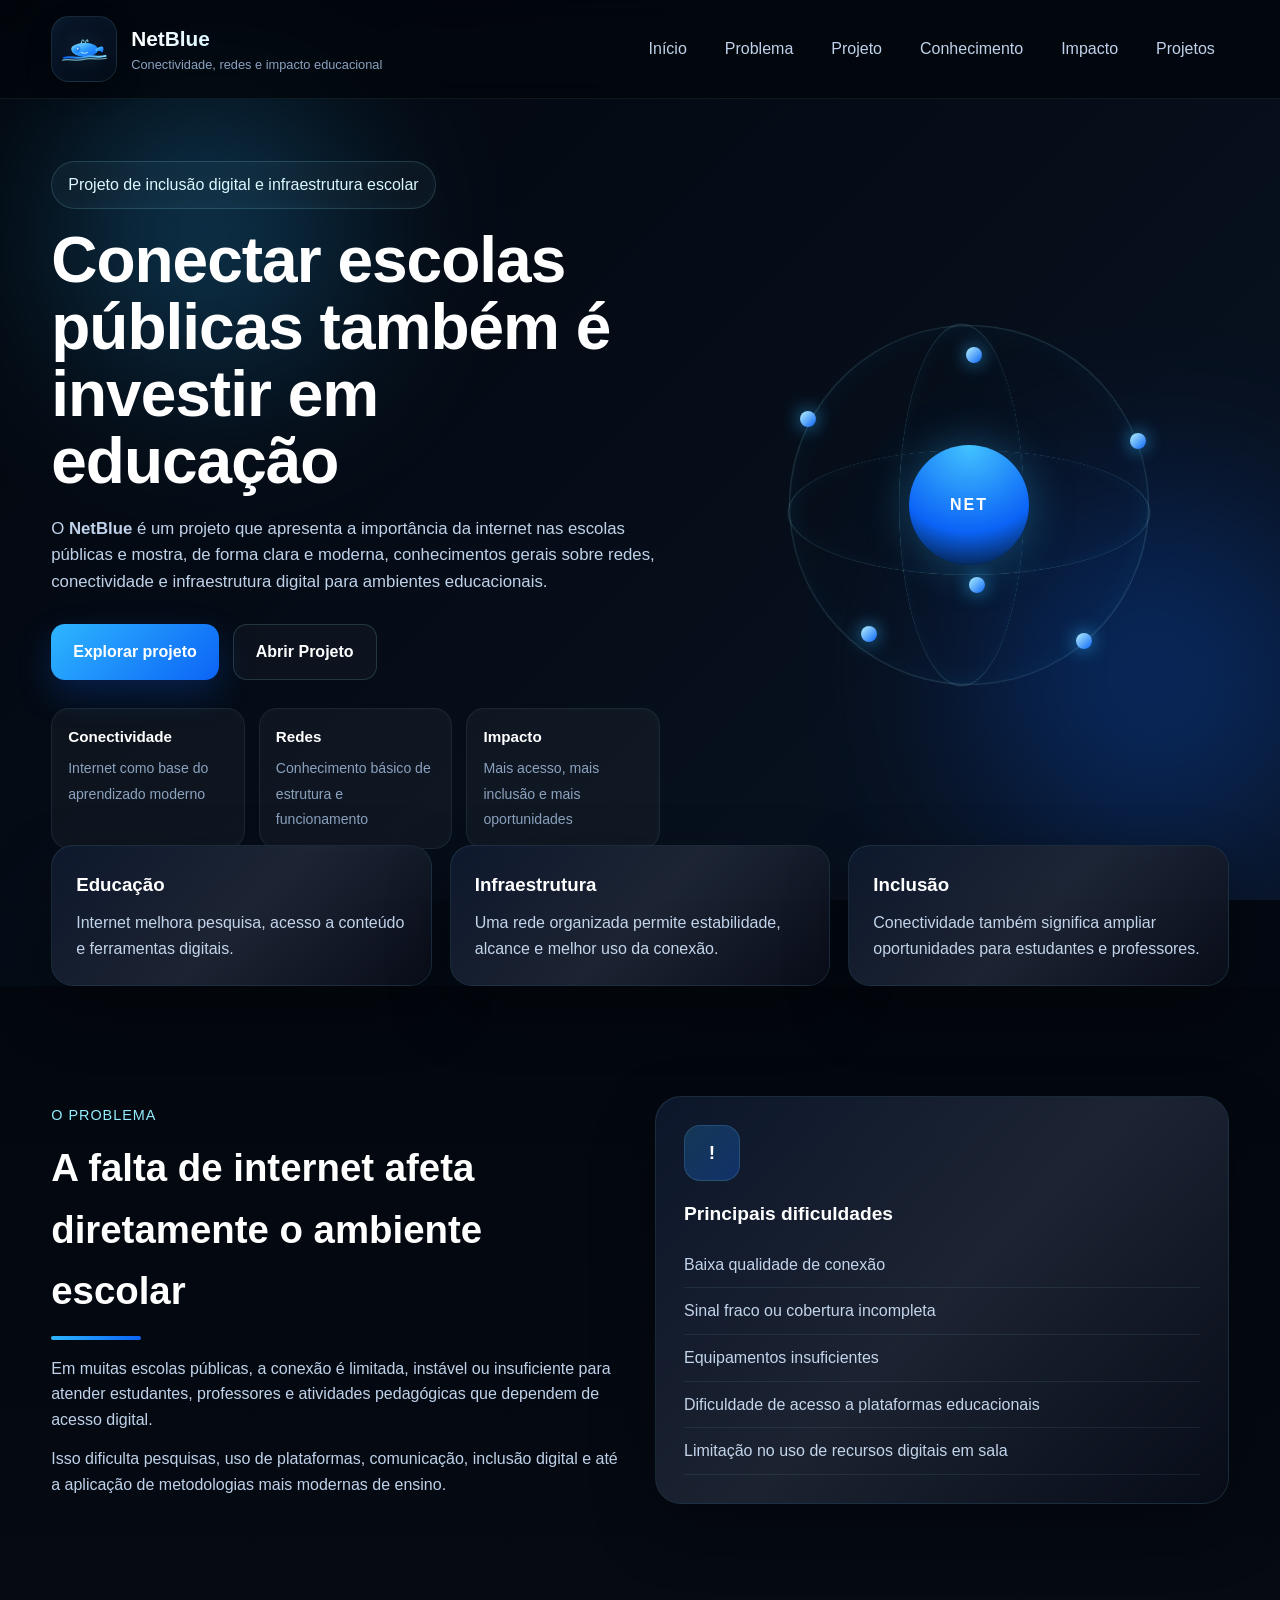
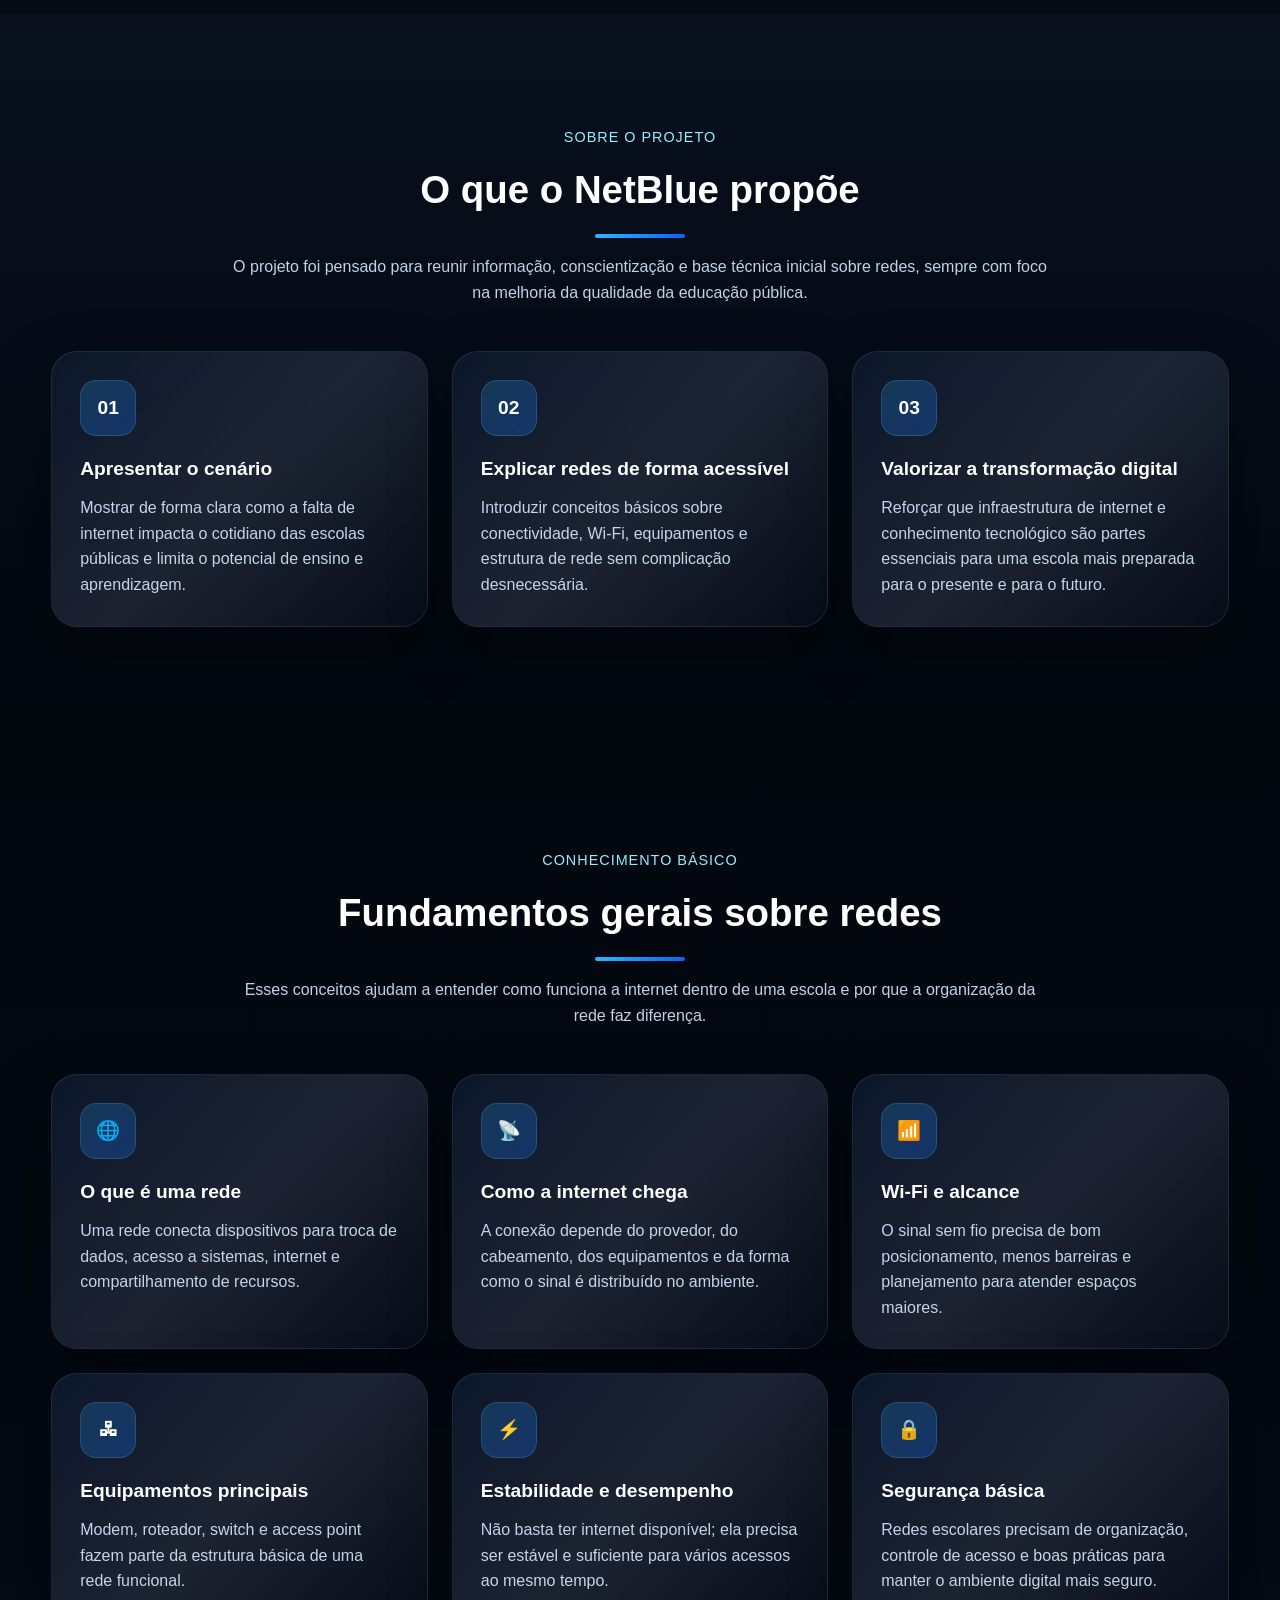
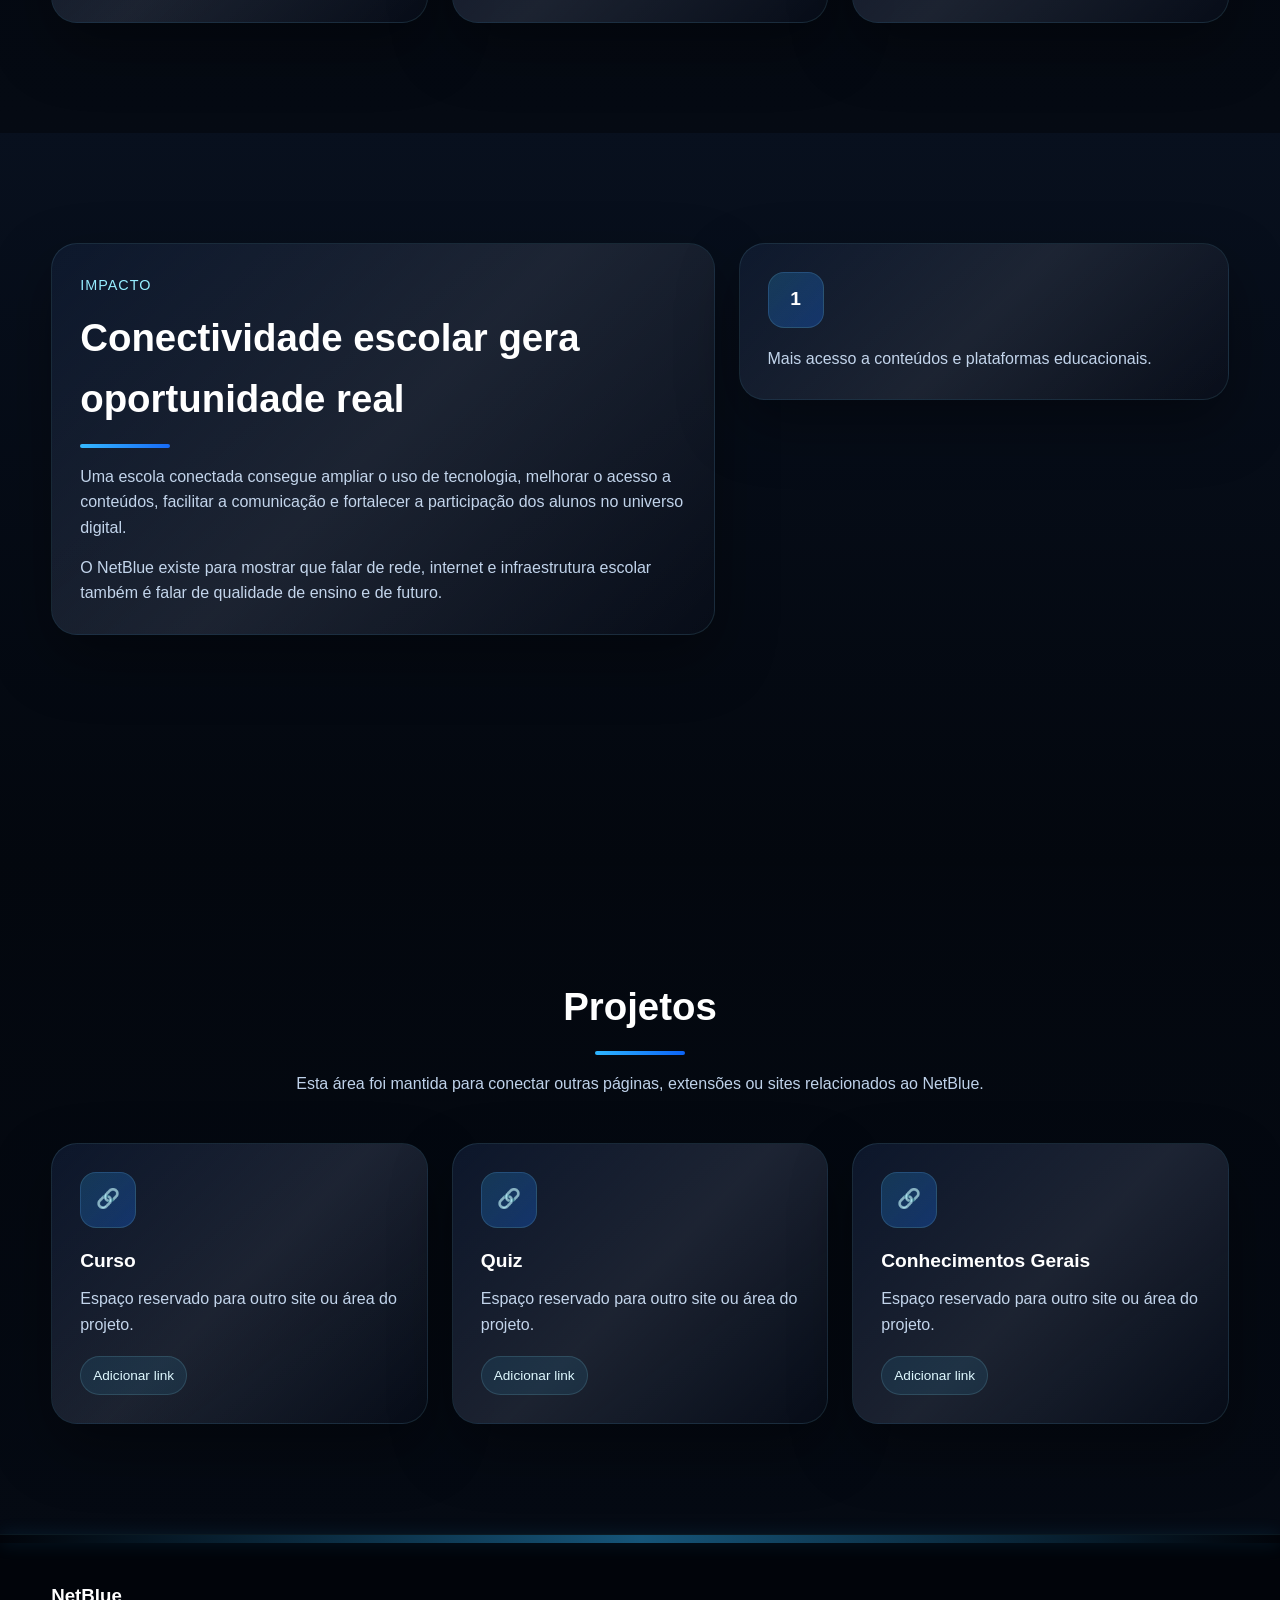
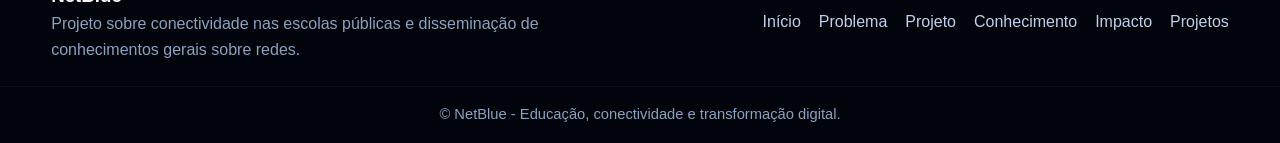
==== commit deeac7a1: "index.html" ====
--- a/index.html
+++ b/index.html
@@ -122,12 +122,6 @@
         </div>
       </div>
  
-      <div class="scroll-indicator">
-        <div class="mouse">
-          <div class="wheel"></div>
-        </div>
-        <span>Role para ver mais</span>
-      </div>
     </section>
  
     <section class="stats-section">
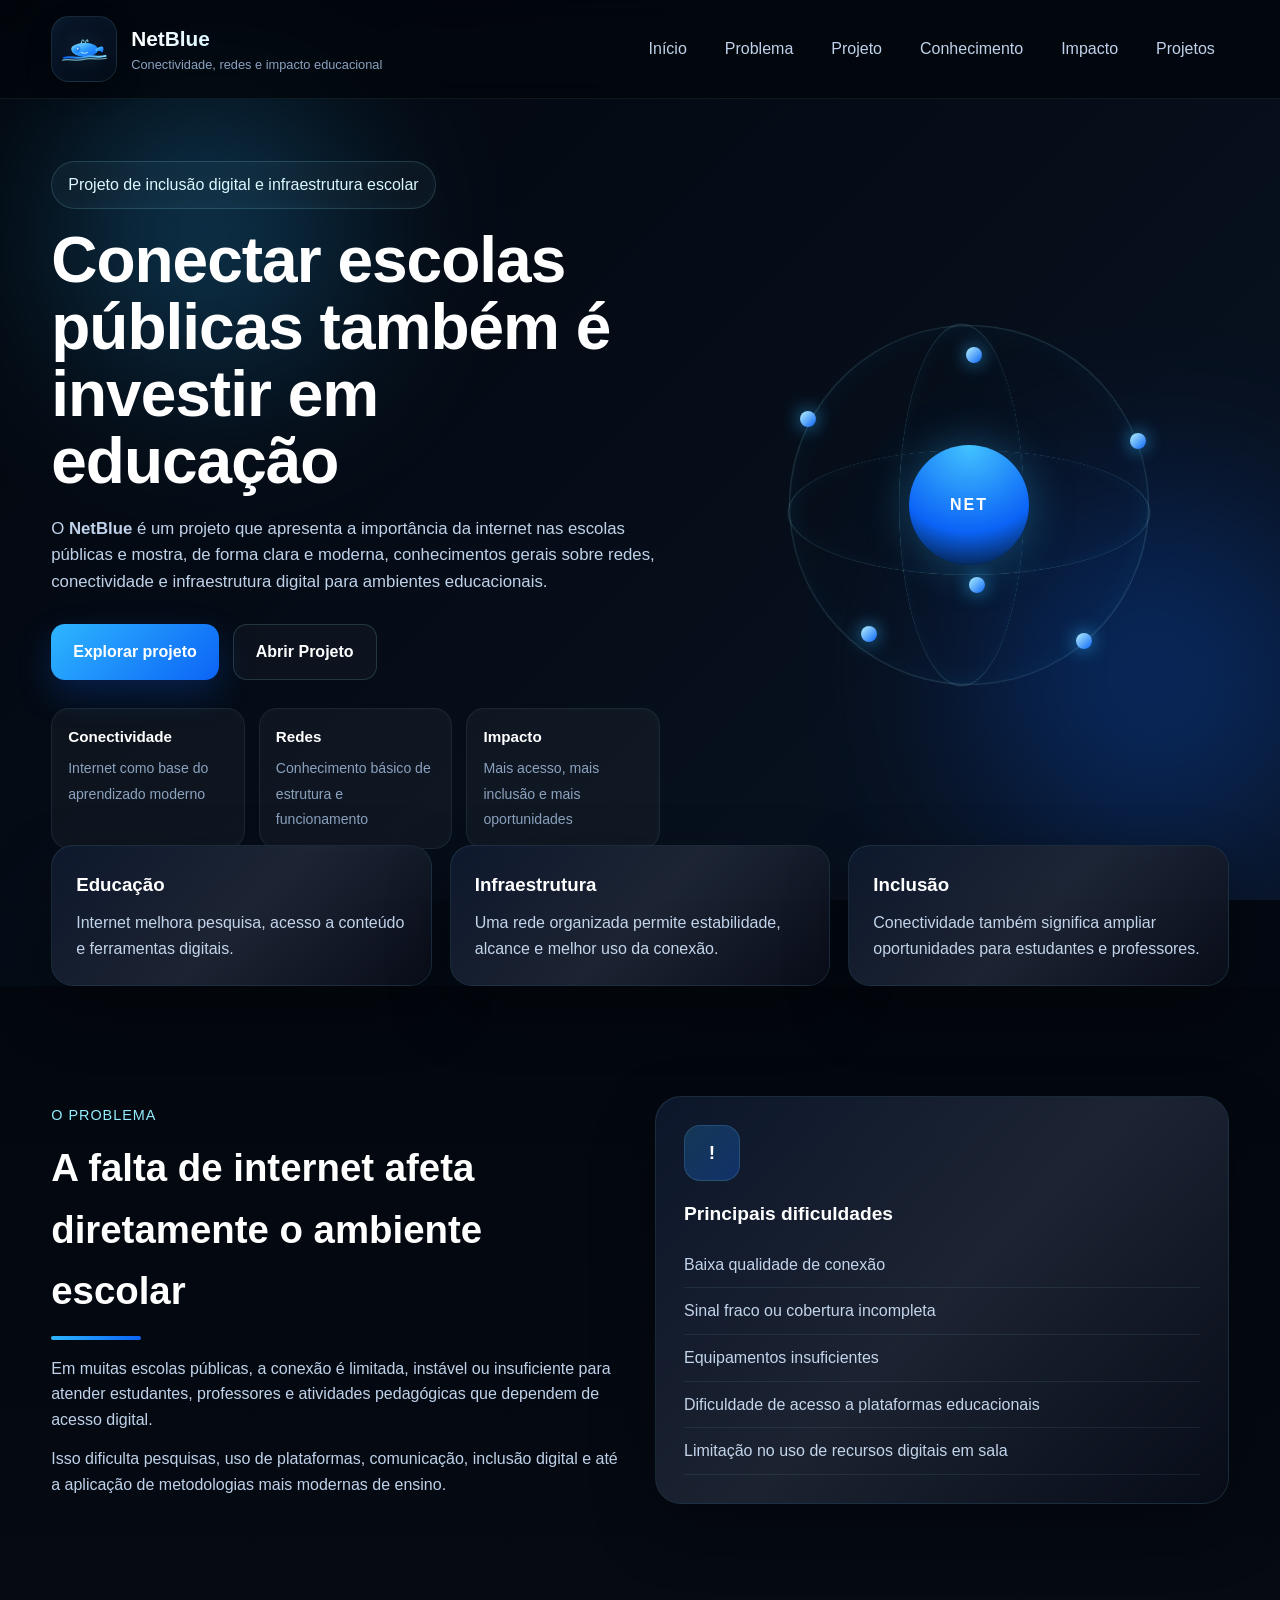
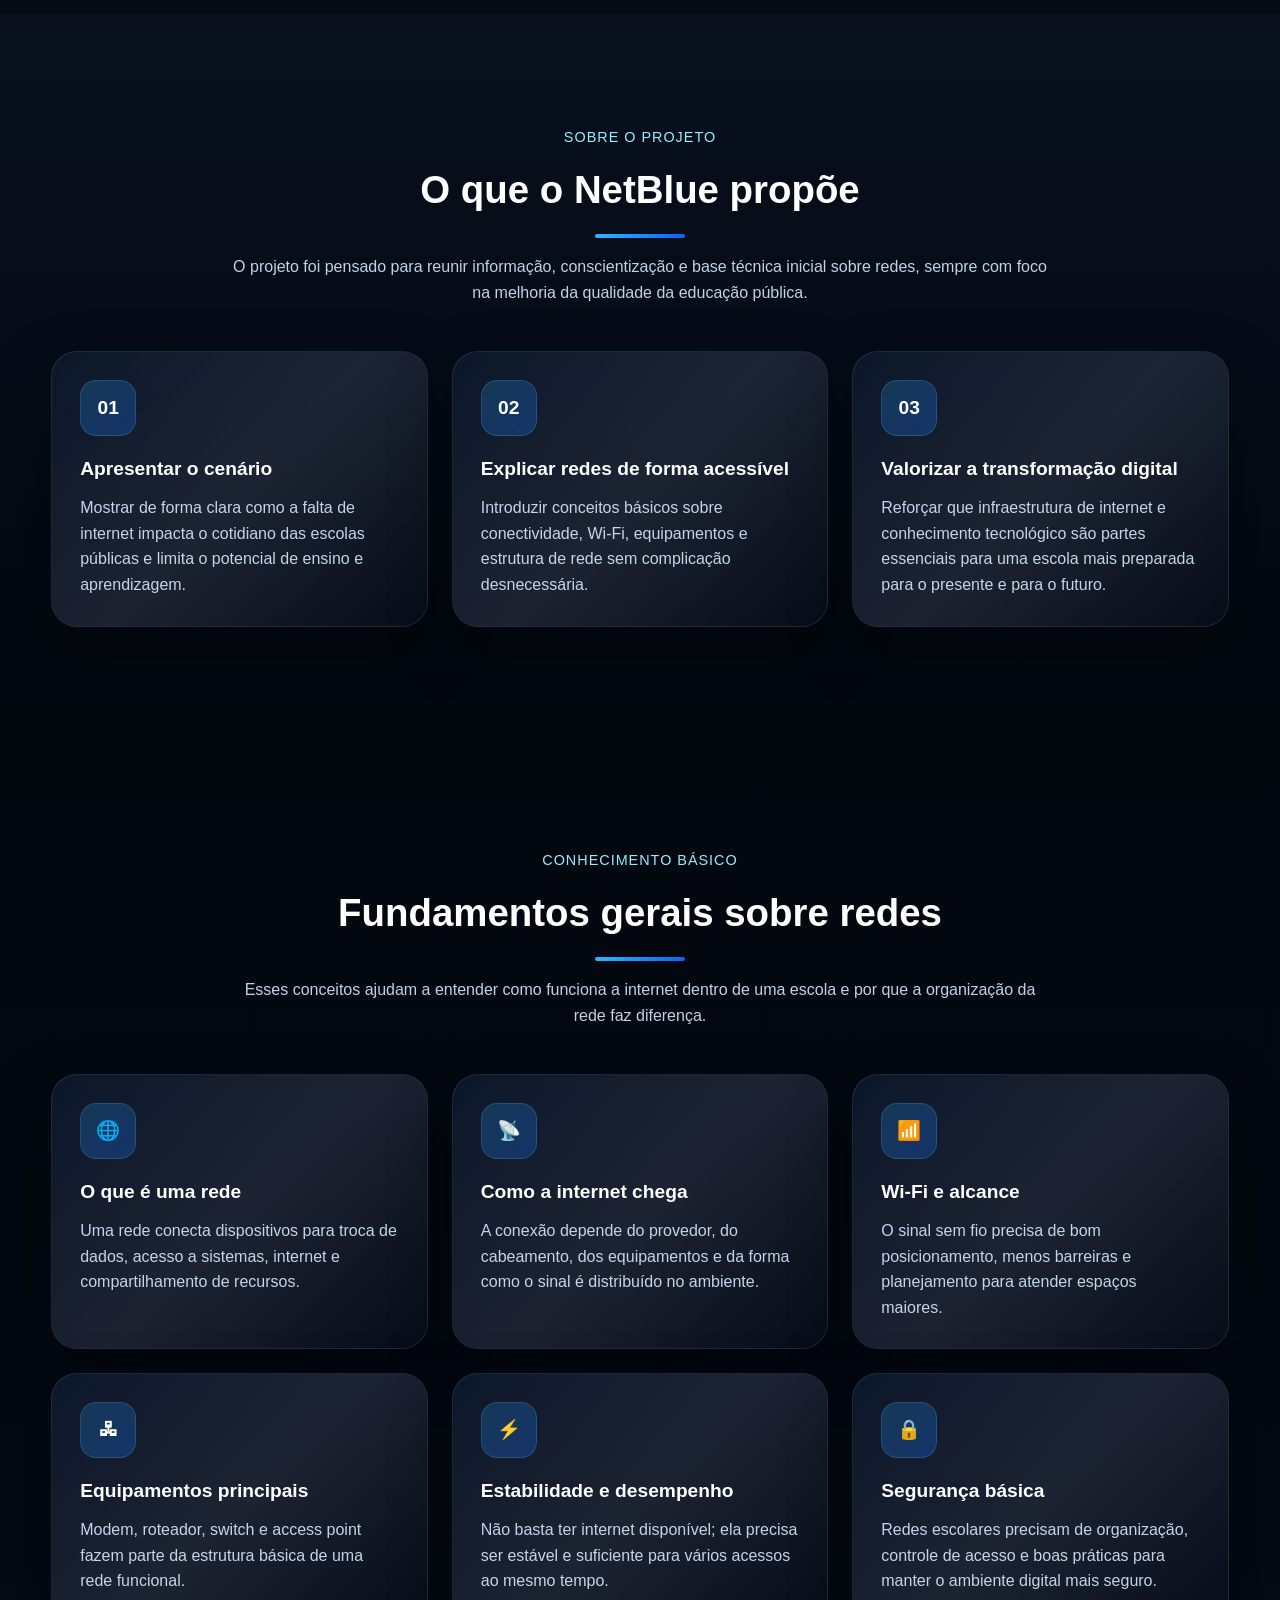
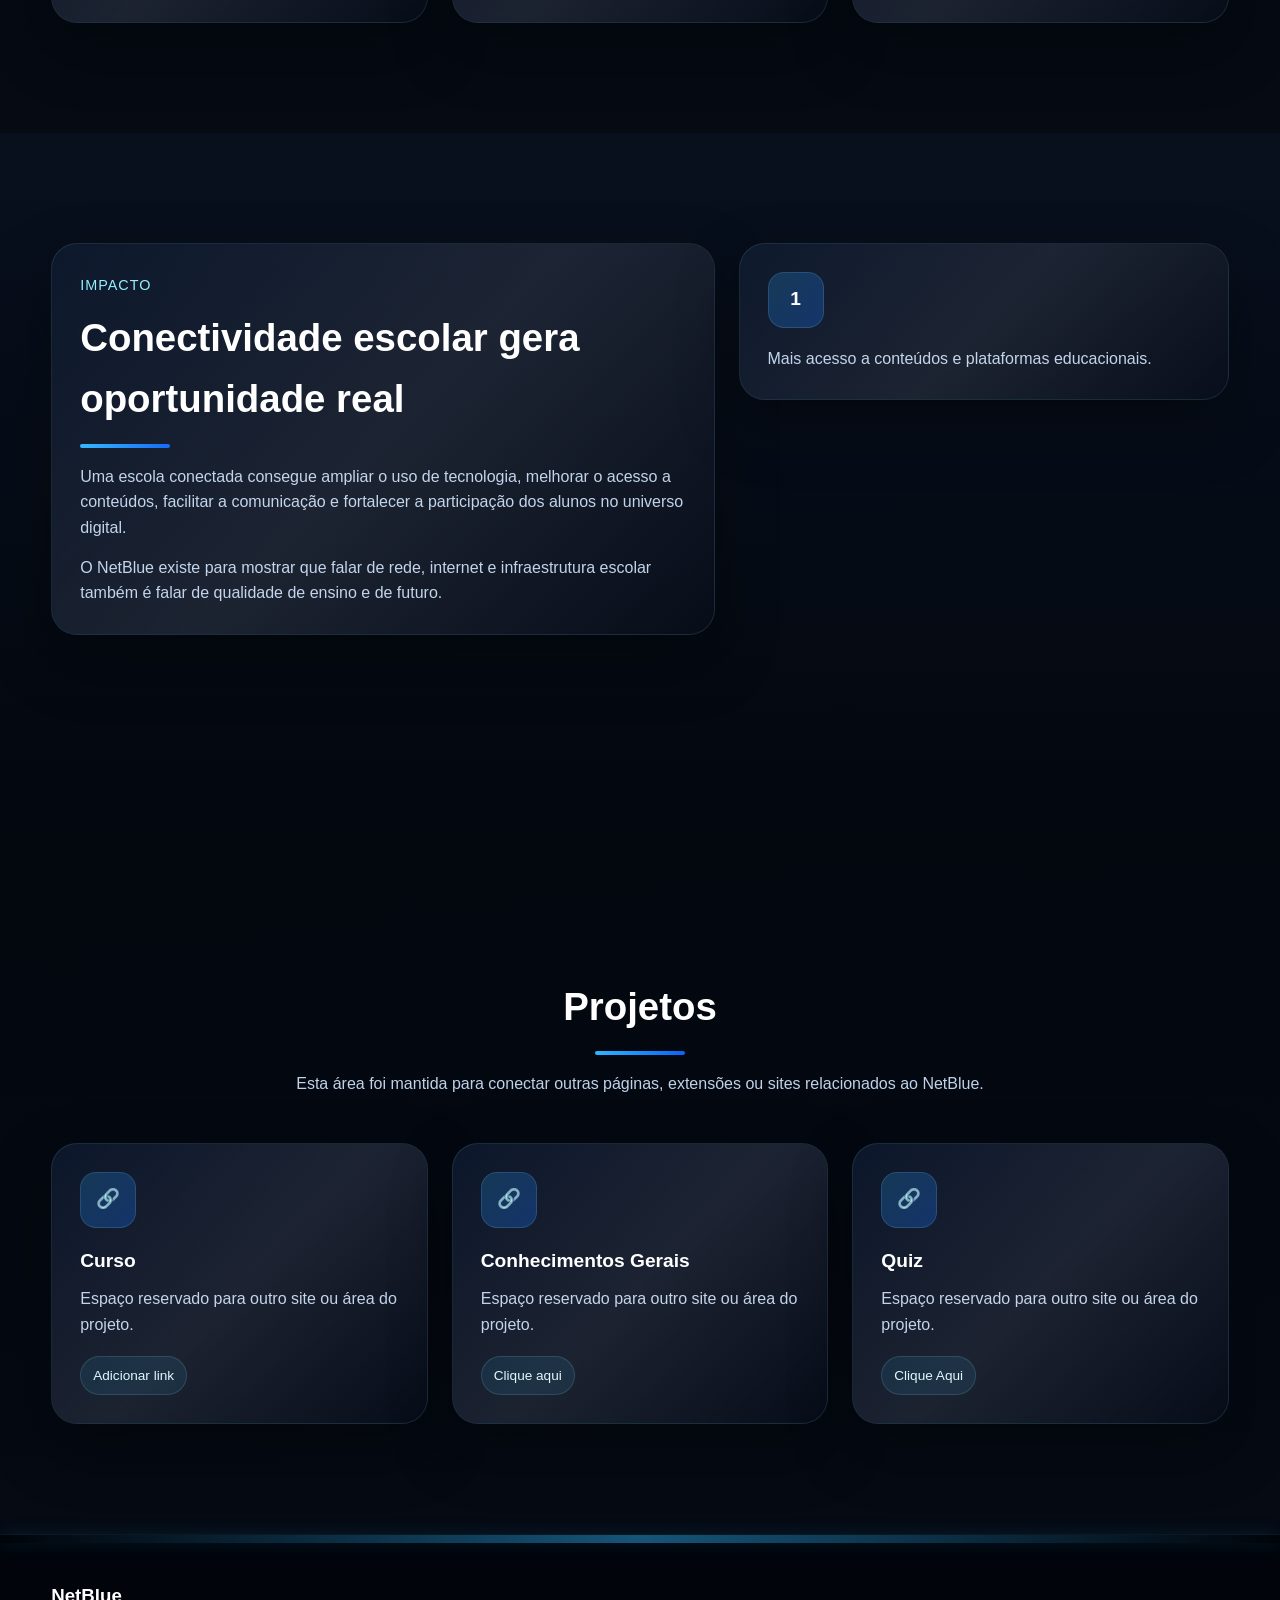
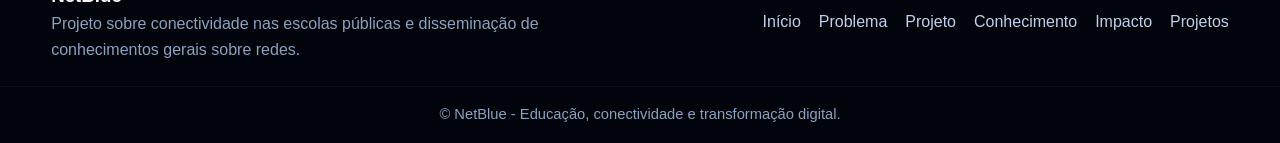
==== commit cb72ec84: "Update index.html" ====
--- a/index.html
+++ b/index.html
@@ -6,8 +6,7 @@
   <title>NetBlue | Internet e Redes para Escolas Públicas</title>
   <meta
     name="description"
-    content="NetBlue é um projeto sobre conectividade nas escolas públicas e conhecimentos gerais sobre redes."
-  />
+    content="NetBlue é um projeto sobre conectividade nas escolas públicas e conhecimentos gerais sobre redes."/>
   <link rel="stylesheet" href="style.css" />
 </head>
 <body>
@@ -355,19 +354,19 @@
             <div class="card-shine"></div>
           </a>
  
-          <a href="#" class="glass-card tilt-card link-card reveal">
+          <a href="../Html/curso.html" class="glass-card tilt-card link-card reveal">
+            <div class="emoji-icon">🔗</div>
+            <h3>Conhecimentos Gerais</h3>
+            <p>Espaço reservado para outro site ou área do projeto.</p>
+            <span class="link-pill">Clique aqui</span>
+            <div class="card-shine"></div>
+          </a>
+ 
+          <a href="../Html/quiz.html" class="glass-card tilt-card link-card reveal">
             <div class="emoji-icon">🔗</div>
             <h3>Quiz</h3>
             <p>Espaço reservado para outro site ou área do projeto.</p>
-            <span class="link-pill">Adicionar link</span>
-            <div class="card-shine"></div>
-          </a>
- 
-          <a href="#" class="glass-card tilt-card link-card reveal">
-            <div class="emoji-icon">🔗</div>
-            <h3>Conhecimentos Gerais</h3>
-            <p>Espaço reservado para outro site ou área do projeto.</p>
-            <span class="link-pill">Adicionar link</span>
+            <span class="link-pill">Clique Aqui</span>
             <div class="card-shine"></div>
           </a>
         </div>
--- a/style.css
+++ b/style.css
@@ -389,19 +389,13 @@
   letter-spacing: 2px;
 }
  
-/* Scroll indicator */
+/* Scroll indicator
 .scroll-indicator {
   position: absolute;
   left: 50%;
-  bottom: 24px;
+  bottom: 10%;
   transform: translateX(-50%);
-  display: flex;
-  flex-direction: column;
-  gap: 10px;
-  align-items: center;
-  color: var(--text-3);
-  animation: bounce 2s infinite;
-}
+} */
  
 .mouse {
   width: 26px;
